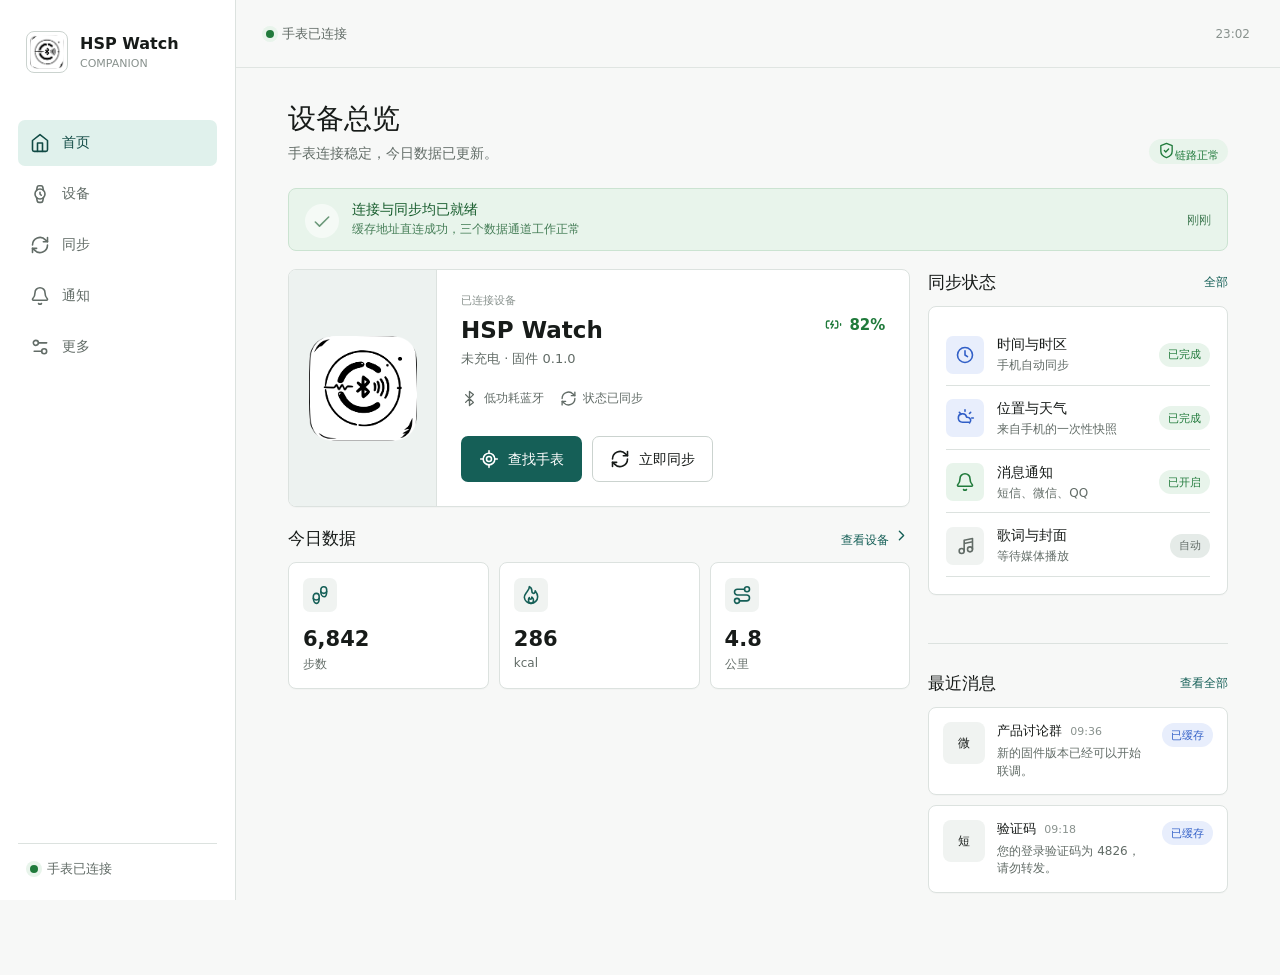
==== design/index.html @ fd457696 "fix(music):music cover send to the watch" ====
<!doctype html>
<html lang="zh-CN">
<head>
  <meta charset="utf-8">
  <meta name="viewport" content="width=device-width, initial-scale=1, viewport-fit=cover">
  <meta name="theme-color" content="#f7f8f7">
  <title>HSP Watch · 首页</title>
  <link rel="icon" href="../app/src/main/res/mipmap-xxxhdpi/ic_launcher_watch.png">
  <link rel="stylesheet" href="assets/styles.css">
  <script defer src="assets/app.js"></script>
</head>
<body data-page="home">
  <div class="app-layout">
    <div data-side-nav></div>

    <div class="app-stage">
      <header class="topbar">
        <a class="mobile-brand" href="index.html">
          <img src="../app/src/main/res/mipmap-xxxhdpi/ic_launcher_watch.png" alt="">
          <span>HSP Watch</span>
        </a>
        <div class="topbar-state">
          <span class="status-dot" data-connection-dot></span>
          <span data-connected-copy>手表已连接</span>
        </div>
        <time class="topbar-time" data-current-time>09:41</time>
      </header>

      <main class="page">
        <div class="page-head">
          <div>
            <h1>设备总览</h1>
            <p>手表连接稳定，今日数据已更新。</p>
          </div>
          <span class="badge success desktop-only"><span class="icon icon-sm" data-icon="shield-check"></span>链路正常</span>
        </div>

        <div class="status-banner">
          <span class="banner-icon"><span class="icon" data-icon="check"></span></span>
          <div>
            <strong>连接与同步均已就绪</strong>
            <span>缓存地址直连成功，三个数据通道工作正常</span>
          </div>
          <span class="banner-tail" data-sync-age>刚刚</span>
        </div>

        <div class="home-grid">
          <div class="stack">
            <article class="device-hero surface">
              <div class="device-visual">
                <img src="../docs/icon.png" alt="HSP Watch 蓝牙手表标志">
              </div>
              <div class="device-content">
                <span class="eyebrow">已连接设备</span>
                <div class="device-title-row">
                  <div>
                    <h2>HSP Watch</h2>
                    <p class="device-subtitle">未充电 · 固件 0.1.0</p>
                  </div>
                  <span class="battery-readout"><span class="icon icon-sm" data-icon="battery-charging"></span>82%</span>
                </div>
                <div class="device-meta">
                  <span><span class="icon icon-sm" data-icon="bluetooth"></span>低功耗蓝牙</span>
                  <span><span class="icon icon-sm" data-icon="refresh-cw"></span>状态已同步</span>
                </div>
                <div class="device-actions">
                  <button class="btn btn-primary" type="button" data-action="find-watch">
                    <span class="icon" data-icon="locate-fixed"></span>
                    <span data-find-label>查找手表</span>
                  </button>
                  <button class="btn btn-secondary" type="button" data-action="sync-now">
                    <span class="icon" data-icon="refresh-cw"></span>
                    <span data-sync-label>立即同步</span>
                  </button>
                </div>
              </div>
            </article>

            <section class="section">
              <div class="section-head">
                <h2>今日数据</h2>
                <a href="device.html">查看设备 <span class="icon icon-sm" data-icon="chevron-right"></span></a>
              </div>
              <div class="stats-grid">
                <article class="stat-card surface">
                  <span class="stat-icon"><span class="icon" data-icon="footprints"></span></span>
                  <strong class="stat-value">6,842</strong>
                  <span class="stat-label">步数</span>
                </article>
                <article class="stat-card surface">
                  <span class="stat-icon"><span class="icon" data-icon="flame"></span></span>
                  <strong class="stat-value">286</strong>
                  <span class="stat-label">kcal</span>
                </article>
                <article class="stat-card surface">
                  <span class="stat-icon"><span class="icon" data-icon="route"></span></span>
                  <strong class="stat-value">4.8</strong>
                  <span class="stat-label">公里</span>
                </article>
              </div>
            </section>
          </div>

          <div class="stack">
            <section class="section">
              <div class="section-head">
                <h2>同步状态</h2>
                <a href="sync.html">全部</a>
              </div>
              <div class="compact-panel surface quick-status">
                <div class="list-row">
                  <span class="row-icon blue"><span class="icon" data-icon="clock"></span></span>
                  <span class="row-main"><span class="row-title">时间与时区</span><span class="row-subtitle">手机自动同步</span></span>
                  <span class="badge success">已完成</span>
                </div>
                <div class="list-row">
                  <span class="row-icon blue"><span class="icon" data-icon="cloud-sun"></span></span>
                  <span class="row-main"><span class="row-title">位置与天气</span><span class="row-subtitle">来自手机的一次性快照</span></span>
                  <span class="badge success">已完成</span>
                </div>
                <div class="list-row">
                  <span class="row-icon green"><span class="icon" data-icon="bell"></span></span>
                  <span class="row-main"><span class="row-title">消息通知</span><span class="row-subtitle">短信、微信、QQ</span></span>
                  <span class="badge success" data-notification-badge>已开启</span>
                </div>
                <div class="list-row">
                  <span class="row-icon"><span class="icon" data-icon="music-2"></span></span>
                  <span class="row-main"><span class="row-title">歌词与封面</span><span class="row-subtitle">等待媒体播放</span></span>
                  <span class="badge">自动</span>
                </div>
              </div>
            </section>

            <section class="section">
              <div class="section-head">
                <h2>最近消息</h2>
                <a href="notifications.html">查看全部</a>
              </div>
              <div class="notification-list">
                <article class="notification-item surface">
                  <span class="notification-app">微</span>
                  <div class="notification-copy">
                    <div class="notification-title"><strong>产品讨论群</strong><span>09:36</span></div>
                    <p>新的固件版本已经可以开始联调。</p>
                  </div>
                  <span class="badge blue notification-state">已缓存</span>
                </article>
                <article class="notification-item surface">
                  <span class="notification-app">短</span>
                  <div class="notification-copy">
                    <div class="notification-title"><strong>验证码</strong><span>09:18</span></div>
                    <p>您的登录验证码为 4826，请勿转发。</p>
                  </div>
                  <span class="badge blue notification-state">已缓存</span>
                </article>
              </div>
            </section>
          </div>
        </div>
      </main>

      <div data-bottom-nav></div>
    </div>
  </div>

  <div class="toast" role="status" aria-live="polite" data-toast></div>
</body>
</html>
---- design/assets/styles.css ----
:root {
  color-scheme: light;
  --canvas: #eef1f0;
  --background: #f7f8f7;
  --surface: #ffffff;
  --surface-subtle: #f0f3f1;
  --surface-strong: #e5ebe8;
  --text: #171b19;
  --text-soft: #626c67;
  --text-faint: #89928e;
  --line: #dce2df;
  --line-strong: #cbd3cf;
  --primary: #155f57;
  --primary-strong: #104a44;
  --primary-soft: #e0f1ec;
  --blue: #315fc7;
  --blue-soft: #e8eefc;
  --success: #207a3b;
  --success-soft: #e8f4eb;
  --warning: #93621b;
  --warning-soft: #fff2d5;
  --danger: #b73832;
  --danger-soft: #fbe9e7;
  --shadow: 0 18px 48px rgba(23, 43, 36, 0.08);
  --radius: 8px;
  --nav-width: 236px;
  --content-width: 1000px;
  font-family: Inter, "Noto Sans SC", "PingFang SC", "Microsoft YaHei", system-ui, sans-serif;
  font-synthesis: none;
  letter-spacing: 0;
}

* {
  box-sizing: border-box;
}

html {
  background: var(--canvas);
  min-width: 320px;
}

body {
  margin: 0;
  min-width: 320px;
  min-height: 100vh;
  background: var(--background);
  color: var(--text);
  -webkit-font-smoothing: antialiased;
  text-rendering: optimizeLegibility;
}

button,
input,
select,
textarea {
  font: inherit;
}

button,
a {
  -webkit-tap-highlight-color: transparent;
}

a {
  color: inherit;
  text-decoration: none;
}

button {
  border: 0;
}

button:focus-visible,
a:focus-visible,
summary:focus-visible,
input:focus-visible {
  outline: 3px solid rgba(49, 95, 199, 0.25);
  outline-offset: 2px;
}

.icon {
  display: inline-flex;
  width: 20px;
  height: 20px;
  flex: 0 0 20px;
  stroke-width: 1.9;
}

.icon svg {
  width: 100%;
  height: 100%;
  fill: none;
  stroke: currentColor;
  stroke-linecap: round;
  stroke-linejoin: round;
  stroke-width: 1.9;
}

.icon-sm {
  width: 17px;
  height: 17px;
  flex-basis: 17px;
}

.icon-lg {
  width: 26px;
  height: 26px;
  flex-basis: 26px;
}

.app-layout {
  width: min(100%, 1440px);
  min-height: 100vh;
  margin: 0 auto;
  background: var(--background);
}

.side-nav {
  position: fixed;
  inset: 0 auto 0 max(0px, calc((100vw - 1440px) / 2));
  z-index: 30;
  width: var(--nav-width);
  display: flex;
  flex-direction: column;
  padding: 26px 18px 22px;
  border-right: 1px solid var(--line);
  background: var(--surface);
}

.brand {
  display: flex;
  align-items: center;
  gap: 12px;
  min-height: 52px;
  padding: 4px 8px;
}

.brand-mark {
  display: grid;
  width: 42px;
  height: 42px;
  place-items: center;
  overflow: hidden;
  border: 1px solid var(--line-strong);
  border-radius: 8px;
  background: var(--surface);
}

.brand-mark img {
  width: 34px;
  height: 34px;
  object-fit: contain;
}

.brand-copy {
  min-width: 0;
}

.brand-copy strong {
  display: block;
  font-size: 16px;
  line-height: 1.25;
}

.brand-copy span {
  display: block;
  margin-top: 3px;
  color: var(--text-faint);
  font-size: 11px;
  line-height: 1.2;
  text-transform: uppercase;
}

.nav-list {
  display: grid;
  gap: 5px;
  margin-top: 42px;
}

.nav-link {
  display: flex;
  align-items: center;
  gap: 12px;
  min-height: 46px;
  padding: 0 12px;
  border-radius: 7px;
  color: var(--text-soft);
  font-size: 14px;
  font-weight: 650;
  transition: background-color 160ms ease, color 160ms ease;
}

.nav-link:hover {
  background: var(--surface-subtle);
  color: var(--text);
}

.nav-link[aria-current="page"] {
  background: var(--primary-soft);
  color: var(--primary-strong);
}

.side-status {
  margin-top: auto;
  padding: 16px 12px 0;
  border-top: 1px solid var(--line);
}

.side-status-row {
  display: flex;
  align-items: center;
  gap: 9px;
  color: var(--text-soft);
  font-size: 13px;
}

.status-dot {
  width: 8px;
  height: 8px;
  flex: 0 0 8px;
  border-radius: 50%;
  background: var(--success);
  box-shadow: 0 0 0 4px var(--success-soft);
}

.app-stage {
  min-height: 100vh;
  margin-left: var(--nav-width);
}

.topbar {
  position: sticky;
  top: 0;
  z-index: 20;
  display: flex;
  align-items: center;
  justify-content: space-between;
  min-height: 68px;
  padding: 0 30px;
  border-bottom: 1px solid rgba(220, 226, 223, 0.85);
  background: rgba(247, 248, 247, 0.96);
  backdrop-filter: blur(18px);
}

.mobile-brand {
  display: none;
  align-items: center;
  gap: 10px;
  font-size: 15px;
  font-weight: 750;
}

.mobile-brand img {
  width: 30px;
  height: 30px;
  object-fit: contain;
}

.topbar-state {
  display: inline-flex;
  align-items: center;
  gap: 8px;
  color: var(--text-soft);
  font-size: 13px;
}

.topbar-time {
  color: var(--text-faint);
  font-size: 12px;
  font-variant-numeric: tabular-nums;
}

.page {
  width: min(100%, var(--content-width));
  margin: 0 auto;
  padding: 34px 30px 80px;
}

.page-head {
  display: flex;
  align-items: flex-end;
  justify-content: space-between;
  gap: 20px;
  margin-bottom: 24px;
}

.page-head h1 {
  margin: 0;
  font-size: 28px;
  line-height: 1.2;
  font-weight: 760;
  letter-spacing: 0;
}

.page-head p {
  max-width: 520px;
  margin: 7px 0 0;
  color: var(--text-soft);
  font-size: 14px;
  line-height: 1.55;
}

.status-banner {
  display: flex;
  align-items: center;
  gap: 13px;
  min-height: 58px;
  margin-bottom: 18px;
  padding: 12px 16px;
  border: 1px solid #cbe3d1;
  border-radius: var(--radius);
  background: var(--success-soft);
  color: #185d2e;
}

.status-banner.info {
  border-color: #ccd8f4;
  background: var(--blue-soft);
  color: #244a9e;
}

.status-banner.warning {
  border-color: #ecd9ae;
  background: var(--warning-soft);
  color: #6d4712;
}

.status-banner.danger {
  border-color: #f0c8c5;
  background: var(--danger-soft);
  color: #8c2f2a;
}

.status-banner .banner-icon {
  display: grid;
  width: 34px;
  height: 34px;
  flex: 0 0 34px;
  place-items: center;
  border-radius: 50%;
  background: rgba(255, 255, 255, 0.72);
}

.status-banner strong,
.status-banner span {
  display: block;
}

.status-banner strong {
  font-size: 14px;
}

.status-banner span {
  margin-top: 2px;
  color: currentColor;
  font-size: 12px;
  opacity: 0.78;
}

.status-banner .banner-tail {
  margin-left: auto;
  white-space: nowrap;
  font-size: 12px;
  font-weight: 700;
}

.surface {
  border: 1px solid var(--line);
  border-radius: var(--radius);
  background: var(--surface);
  box-shadow: 0 1px 0 rgba(18, 39, 32, 0.02);
}

.home-grid {
  display: grid;
  grid-template-columns: minmax(0, 1.35fr) minmax(280px, 0.65fr);
  gap: 18px;
}

.stack {
  display: grid;
  align-content: start;
  gap: 18px;
}

.device-hero {
  position: relative;
  display: grid;
  grid-template-columns: 148px minmax(0, 1fr);
  min-height: 238px;
  overflow: hidden;
}

.device-visual {
  display: grid;
  place-items: center;
  border-right: 1px solid var(--line);
  background: #edf2f0;
}

.device-visual img {
  width: 108px;
  height: 108px;
  object-fit: contain;
  filter: contrast(1.08);
}

.device-content {
  display: flex;
  min-width: 0;
  flex-direction: column;
  padding: 24px;
}

.eyebrow {
  color: var(--text-faint);
  font-size: 11px;
  font-weight: 750;
  line-height: 1.3;
  text-transform: uppercase;
}

.device-title-row {
  display: flex;
  align-items: flex-start;
  justify-content: space-between;
  gap: 16px;
  margin-top: 7px;
}

.device-title-row h2 {
  margin: 0;
  font-size: 23px;
  line-height: 1.25;
}

.device-subtitle {
  margin: 6px 0 0;
  color: var(--text-soft);
  font-size: 13px;
}

.battery-readout {
  display: inline-flex;
  align-items: center;
  gap: 7px;
  color: var(--success);
  font-size: 15px;
  font-weight: 780;
  font-variant-numeric: tabular-nums;
  white-space: nowrap;
}

.device-meta {
  display: flex;
  flex-wrap: wrap;
  gap: 8px 16px;
  margin-top: 22px;
  color: var(--text-soft);
  font-size: 12px;
}

.device-meta span {
  display: inline-flex;
  align-items: center;
  gap: 6px;
}

.device-actions {
  display: flex;
  gap: 10px;
  margin-top: auto;
  padding-top: 24px;
}

.btn {
  display: inline-flex;
  min-height: 46px;
  align-items: center;
  justify-content: center;
  gap: 9px;
  padding: 0 17px;
  border: 1px solid transparent;
  border-radius: 7px;
  cursor: pointer;
  font-size: 14px;
  font-weight: 720;
  line-height: 1;
  transition: background-color 160ms ease, border-color 160ms ease, color 160ms ease,
    transform 120ms ease;
}

.btn:active {
  transform: translateY(1px);
}

.btn:disabled {
  cursor: wait;
  opacity: 0.72;
}

.btn-primary {
  background: var(--primary);
  color: #ffffff;
}

.btn-primary:hover {
  background: var(--primary-strong);
}

.btn-secondary {
  border-color: var(--line-strong);
  background: var(--surface);
  color: var(--text);
}

.btn-secondary:hover {
  border-color: #aeb9b4;
  background: var(--surface-subtle);
}

.btn-danger {
  border-color: #e4b8b4;
  background: var(--surface);
  color: var(--danger);
}

.btn-danger:hover {
  background: var(--danger-soft);
}

.btn-quiet {
  background: transparent;
  color: var(--primary);
}

.btn-block {
  width: 100%;
}

.icon-button {
  display: inline-grid;
  width: 44px;
  height: 44px;
  place-items: center;
  border: 1px solid var(--line);
  border-radius: 7px;
  background: var(--surface);
  color: var(--text-soft);
  cursor: pointer;
}

.icon-button:hover {
  background: var(--surface-subtle);
  color: var(--text);
}

.stats-grid {
  display: grid;
  grid-template-columns: repeat(3, minmax(0, 1fr));
  gap: 10px;
}

.stat-card {
  min-width: 0;
  padding: 15px 14px;
}

.stat-icon {
  display: grid;
  width: 34px;
  height: 34px;
  place-items: center;
  border-radius: 7px;
  background: var(--surface-subtle);
  color: var(--primary);
}

.stat-value {
  display: block;
  margin-top: 16px;
  font-size: 21px;
  font-weight: 790;
  font-variant-numeric: tabular-nums;
  line-height: 1.1;
}

.stat-label {
  display: block;
  margin-top: 5px;
  overflow-wrap: anywhere;
  color: var(--text-soft);
  font-size: 12px;
}

.section {
  padding: 2px 0;
}

.section + .section {
  margin-top: 28px;
  padding-top: 28px;
  border-top: 1px solid var(--line);
}

.section-head {
  display: flex;
  align-items: center;
  justify-content: space-between;
  gap: 16px;
  margin-bottom: 13px;
}

.section-head h2 {
  margin: 0;
  font-size: 17px;
  line-height: 1.3;
}

.section-head a,
.section-head button {
  color: var(--primary);
  font-size: 12px;
  font-weight: 720;
}

.section-note {
  margin: -4px 0 16px;
  color: var(--text-soft);
  font-size: 12px;
  line-height: 1.55;
}

.list {
  overflow: hidden;
  border-top: 1px solid var(--line);
}

.list-row {
  display: flex;
  min-height: 60px;
  align-items: center;
  gap: 13px;
  padding: 11px 2px;
  border-bottom: 1px solid var(--line);
}

.row-icon {
  display: grid;
  width: 38px;
  height: 38px;
  flex: 0 0 38px;
  place-items: center;
  border-radius: 7px;
  background: var(--surface-subtle);
  color: var(--text-soft);
}

.row-icon.green {
  background: var(--success-soft);
  color: var(--success);
}

.row-icon.blue {
  background: var(--blue-soft);
  color: var(--blue);
}

.row-icon.amber {
  background: var(--warning-soft);
  color: var(--warning);
}

.row-main {
  min-width: 0;
  flex: 1;
}

.row-title {
  display: block;
  overflow-wrap: anywhere;
  font-size: 14px;
  font-weight: 680;
  line-height: 1.35;
}

.row-subtitle {
  display: block;
  margin-top: 3px;
  overflow-wrap: anywhere;
  color: var(--text-soft);
  font-size: 12px;
  line-height: 1.4;
}

.row-value {
  margin-left: auto;
  color: var(--text-soft);
  font-size: 13px;
  font-weight: 650;
  text-align: right;
  white-space: nowrap;
}

.row-value.success {
  color: var(--success);
}

.row-value.warning {
  color: var(--warning);
}

.row-value.danger {
  color: var(--danger);
}

.badge {
  display: inline-flex;
  min-height: 24px;
  align-items: center;
  justify-content: center;
  gap: 5px;
  padding: 3px 9px;
  border-radius: 999px;
  background: var(--surface-strong);
  color: var(--text-soft);
  font-size: 11px;
  font-weight: 720;
  line-height: 1;
  white-space: nowrap;
}

.badge.success {
  background: var(--success-soft);
  color: var(--success);
}

.badge.blue {
  background: var(--blue-soft);
  color: var(--blue);
}

.badge.warning {
  background: var(--warning-soft);
  color: var(--warning);
}

.badge.danger {
  background: var(--danger-soft);
  color: var(--danger);
}

.compact-panel {
  padding: 17px;
}

.quick-status {
  display: grid;
  gap: 2px;
}

.quick-status .list-row {
  min-height: 52px;
  padding-inline: 0;
}

.quick-status .list-row:first-child {
  border-top: 0;
}

.link-row {
  cursor: pointer;
}

.link-row:hover .row-title {
  color: var(--primary);
}

.activity-strip {
  display: grid;
  grid-template-columns: repeat(3, minmax(0, 1fr));
  border: 1px solid var(--line);
  border-radius: var(--radius);
  background: var(--surface);
}

.activity-item {
  min-width: 0;
  padding: 18px;
  text-align: center;
}

.activity-item + .activity-item {
  border-left: 1px solid var(--line);
}

.activity-item strong,
.activity-item span {
  display: block;
}

.activity-item strong {
  font-size: 23px;
  font-variant-numeric: tabular-nums;
}

.activity-item span {
  margin-top: 5px;
  color: var(--text-soft);
  font-size: 12px;
}

.detail-grid {
  display: grid;
  grid-template-columns: minmax(0, 1.15fr) minmax(280px, 0.85fr);
  gap: 24px;
}

.device-profile {
  display: flex;
  align-items: center;
  gap: 18px;
  padding: 20px;
}

.device-profile-image {
  display: grid;
  width: 78px;
  height: 78px;
  flex: 0 0 78px;
  place-items: center;
  border: 1px solid var(--line);
  border-radius: 8px;
  background: var(--surface-subtle);
}

.device-profile-image img {
  width: 62px;
  height: 62px;
  object-fit: contain;
}

.device-profile-copy {
  min-width: 0;
  flex: 1;
}

.device-profile-copy h2 {
  margin: 0;
  font-size: 20px;
}

.device-profile-copy p {
  margin: 5px 0 0;
  overflow-wrap: anywhere;
  color: var(--text-soft);
  font-size: 12px;
  font-variant-numeric: tabular-nums;
}

.profile-battery {
  text-align: right;
}

.profile-battery strong {
  display: block;
  color: var(--success);
  font-size: 22px;
}

.profile-battery span {
  display: block;
  margin-top: 4px;
  color: var(--text-soft);
  font-size: 11px;
}

.service-control {
  display: flex;
  align-items: center;
  justify-content: space-between;
  gap: 18px;
  padding: 17px 18px;
}

.service-control-copy {
  min-width: 0;
}

.service-control-copy strong,
.service-control-copy span {
  display: block;
}

.service-control-copy strong {
  font-size: 14px;
}

.service-control-copy span {
  margin-top: 4px;
  color: var(--text-soft);
  font-size: 12px;
}

.switch {
  position: relative;
  width: 50px;
  height: 30px;
  flex: 0 0 50px;
}

.switch input {
  position: absolute;
  width: 1px;
  height: 1px;
  opacity: 0;
}

.switch-track {
  position: absolute;
  inset: 0;
  border-radius: 999px;
  background: #bfc7c3;
  cursor: pointer;
  transition: background-color 160ms ease;
}

.switch-track::after {
  position: absolute;
  top: 3px;
  left: 3px;
  width: 24px;
  height: 24px;
  border-radius: 50%;
  background: #ffffff;
  box-shadow: 0 2px 6px rgba(20, 35, 30, 0.2);
  content: "";
  transition: transform 160ms ease;
}

.switch input:checked + .switch-track {
  background: var(--primary);
}

.switch input:checked + .switch-track::after {
  transform: translateX(20px);
}

.switch input:focus-visible + .switch-track {
  outline: 3px solid rgba(49, 95, 199, 0.25);
  outline-offset: 2px;
}

.timeline {
  position: relative;
  display: grid;
  gap: 0;
}

.timeline::before {
  position: absolute;
  top: 25px;
  bottom: 25px;
  left: 17px;
  width: 1px;
  background: var(--line-strong);
  content: "";
}

.timeline-step {
  position: relative;
  display: grid;
  grid-template-columns: 36px minmax(0, 1fr) auto;
  align-items: center;
  min-height: 56px;
  gap: 12px;
}

.timeline-node {
  z-index: 1;
  display: grid;
  width: 34px;
  height: 34px;
  place-items: center;
  border: 1px solid #bddbc5;
  border-radius: 50%;
  background: var(--success-soft);
  color: var(--success);
}

.timeline-step strong {
  display: block;
  font-size: 13px;
}

.timeline-step span {
  display: block;
  margin-top: 3px;
  color: var(--text-soft);
  font-size: 11px;
}

.sync-overview {
  display: grid;
  grid-template-columns: minmax(0, 1fr) auto;
  align-items: center;
  gap: 22px;
  padding: 20px;
}

.sync-overview-main {
  display: flex;
  align-items: center;
  gap: 15px;
}

.sync-orbit {
  display: grid;
  width: 54px;
  height: 54px;
  flex: 0 0 54px;
  place-items: center;
  border: 1px solid #bfd0f4;
  border-radius: 50%;
  background: var(--blue-soft);
  color: var(--blue);
}

.sync-overview h2 {
  margin: 0;
  font-size: 18px;
}

.sync-overview p {
  margin: 5px 0 0;
  color: var(--text-soft);
  font-size: 12px;
  line-height: 1.5;
}

.sync-progress {
  height: 3px;
  overflow: hidden;
  border-radius: 3px;
  background: #d9e0de;
}

.sync-progress span {
  display: block;
  width: 0;
  height: 100%;
  background: var(--blue);
  transition: width 1.2s ease;
}

.sync-progress.is-running span {
  width: 82%;
}

.media-panel {
  display: grid;
  grid-template-columns: 104px minmax(0, 1fr);
  overflow: hidden;
}

.media-art {
  display: grid;
  min-height: 142px;
  place-items: center;
  background: #242a28;
  color: #ffffff;
}

.media-art .icon {
  width: 34px;
  height: 34px;
}

.media-content {
  display: flex;
  min-width: 0;
  flex-direction: column;
  justify-content: center;
  padding: 18px;
}

.media-content h3 {
  margin: 0;
  font-size: 16px;
}

.media-content p {
  margin: 5px 0 0;
  color: var(--text-soft);
  font-size: 12px;
}

.media-capabilities {
  display: flex;
  flex-wrap: wrap;
  gap: 7px;
  margin-top: 15px;
}

.source-row {
  display: flex;
  flex-wrap: wrap;
  gap: 9px;
}

.source-chip {
  display: inline-flex;
  min-height: 38px;
  align-items: center;
  gap: 8px;
  padding: 0 12px;
  border: 1px solid var(--line);
  border-radius: 7px;
  background: var(--surface);
  color: var(--text-soft);
  font-size: 12px;
  font-weight: 680;
}

.source-mark {
  display: grid;
  width: 23px;
  height: 23px;
  place-items: center;
  border-radius: 6px;
  background: var(--surface-strong);
  color: var(--text);
  font-size: 10px;
  font-weight: 800;
}

.source-mark.sms {
  background: var(--blue-soft);
  color: var(--blue);
}

.source-mark.wechat {
  background: var(--success-soft);
  color: var(--success);
}

.source-mark.qq {
  background: var(--danger-soft);
  color: var(--danger);
}

.notification-list {
  display: grid;
  gap: 10px;
}

.notification-item {
  display: grid;
  grid-template-columns: 42px minmax(0, 1fr) auto;
  gap: 12px;
  align-items: start;
  padding: 14px;
}

.notification-app {
  display: grid;
  width: 42px;
  height: 42px;
  place-items: center;
  border-radius: 8px;
  background: var(--surface-subtle);
  color: var(--text);
  font-size: 12px;
  font-weight: 820;
}

.notification-copy {
  min-width: 0;
}

.notification-title {
  display: flex;
  align-items: baseline;
  gap: 8px;
}

.notification-title strong {
  overflow: hidden;
  font-size: 13px;
  text-overflow: ellipsis;
  white-space: nowrap;
}

.notification-title span {
  color: var(--text-faint);
  font-size: 11px;
  white-space: nowrap;
}

.notification-copy p {
  display: -webkit-box;
  margin: 5px 0 0;
  overflow: hidden;
  color: var(--text-soft);
  font-size: 12px;
  line-height: 1.45;
  -webkit-box-orient: vertical;
  -webkit-line-clamp: 2;
}

.notification-state {
  margin-top: 1px;
}

.settings-group {
  overflow: hidden;
  border-top: 1px solid var(--line);
}

.setting-row {
  display: flex;
  min-height: 64px;
  align-items: center;
  gap: 13px;
  padding: 10px 2px;
  border-bottom: 1px solid var(--line);
}

.setting-row .btn {
  min-height: 38px;
  padding-inline: 13px;
  font-size: 12px;
}

.diagnostics {
  border: 1px solid var(--line);
  border-radius: var(--radius);
  background: var(--surface);
}

.diagnostics summary {
  display: flex;
  min-height: 58px;
  align-items: center;
  gap: 11px;
  padding: 0 16px;
  cursor: pointer;
  font-size: 14px;
  font-weight: 700;
  list-style: none;
}

.diagnostics summary::-webkit-details-marker {
  display: none;
}

.diagnostics summary .summary-chevron {
  margin-left: auto;
  transition: transform 160ms ease;
}

.diagnostics[open] summary .summary-chevron {
  transform: rotate(90deg);
}

.diagnostic-content {
  padding: 0 16px 15px;
  border-top: 1px solid var(--line);
}

.diagnostic-row {
  display: flex;
  min-height: 43px;
  align-items: center;
  justify-content: space-between;
  gap: 20px;
  border-bottom: 1px solid #edf0ee;
  font-size: 12px;
}

.diagnostic-row:last-child {
  border-bottom: 0;
}

.diagnostic-row span:first-child {
  color: var(--text-soft);
}

.diagnostic-row span:last-child {
  max-width: 60%;
  overflow-wrap: anywhere;
  text-align: right;
  font-variant-numeric: tabular-nums;
}

.bottom-nav {
  display: none;
}

.toast {
  position: fixed;
  right: 24px;
  bottom: 24px;
  z-index: 100;
  display: flex;
  max-width: min(380px, calc(100vw - 32px));
  min-height: 48px;
  align-items: center;
  gap: 10px;
  padding: 11px 15px;
  border: 1px solid #284a43;
  border-radius: 7px;
  background: #173a34;
  color: #ffffff;
  box-shadow: var(--shadow);
  font-size: 13px;
  opacity: 0;
  pointer-events: none;
  transform: translateY(10px);
  transition: opacity 160ms ease, transform 160ms ease;
}

.toast.is-visible {
  opacity: 1;
  transform: translateY(0);
}

.spinner {
  animation: spin 900ms linear infinite;
}

.muted {
  color: var(--text-soft);
}

.success-text {
  color: var(--success);
}

.danger-text {
  color: var(--danger);
}

.numeric {
  font-variant-numeric: tabular-nums;
}

.mt-12 {
  margin-top: 12px;
}

.mt-14 {
  margin-top: 14px;
}

.mt-28 {
  margin-top: 28px;
}

.flush-banner {
  margin-bottom: 0;
}

.desktop-only {
  display: initial;
}

.mobile-only {
  display: none;
}

@keyframes spin {
  to {
    transform: rotate(360deg);
  }
}

@media (max-width: 1050px) {
  :root {
    --nav-width: 218px;
  }

  .page {
    padding-inline: 24px;
  }

  .home-grid,
  .detail-grid {
    grid-template-columns: 1fr;
  }

  .home-grid > .stack:last-child {
    grid-template-columns: repeat(2, minmax(0, 1fr));
  }

  .home-grid > .stack:last-child .section:last-child {
    margin-top: 0;
    padding-top: 2px;
    border-top: 0;
  }
}

@media (max-width: 899px) {
  body {
    background: var(--background);
  }

  .app-layout {
    width: 100%;
  }

  .side-nav {
    display: none;
  }

  .app-stage {
    margin-left: 0;
  }

  .topbar {
    min-height: 60px;
    padding: 0 18px;
    background: rgba(247, 248, 247, 0.97);
  }

  .mobile-brand {
    display: flex;
  }

  .topbar-time {
    display: none;
  }

  .page {
    width: 100%;
    padding: 24px 18px calc(94px + env(safe-area-inset-bottom));
  }

  .page-head {
    align-items: flex-start;
    margin-bottom: 18px;
  }

  .page-head h1 {
    font-size: 24px;
  }

  .page-head p {
    margin-top: 5px;
    font-size: 13px;
  }

  .home-grid > .stack:last-child {
    grid-template-columns: 1fr;
  }

  .home-grid > .stack:last-child .section:last-child {
    margin-top: 28px;
    padding-top: 28px;
    border-top: 1px solid var(--line);
  }

  .bottom-nav {
    position: fixed;
    inset: auto 0 0;
    z-index: 50;
    display: grid;
    grid-template-columns: repeat(5, minmax(0, 1fr));
    min-height: calc(68px + env(safe-area-inset-bottom));
    padding: 7px 6px env(safe-area-inset-bottom);
    border-top: 1px solid var(--line);
    background: rgba(255, 255, 255, 0.97);
    backdrop-filter: blur(18px);
  }

  .bottom-nav .nav-link {
    display: flex;
    min-width: 0;
    min-height: 54px;
    flex-direction: column;
    gap: 4px;
    justify-content: center;
    padding: 3px 2px;
    background: transparent;
    font-size: 10px;
    font-weight: 650;
  }

  .bottom-nav .nav-link[aria-current="page"] {
    color: var(--primary);
  }

  .bottom-nav .nav-link .icon {
    width: 21px;
    height: 21px;
  }

  .toast {
    right: 16px;
    bottom: calc(82px + env(safe-area-inset-bottom));
  }

  .desktop-only {
    display: none;
  }

  .mobile-only {
    display: initial;
  }
}

@media (max-width: 620px) {
  .status-banner {
    align-items: flex-start;
  }

  .status-banner .banner-tail {
    display: none;
  }

  .device-hero {
    grid-template-columns: 96px minmax(0, 1fr);
    min-height: 218px;
  }

  .device-visual img {
    width: 76px;
    height: 76px;
  }

  .device-content {
    padding: 18px 16px;
  }

  .device-title-row {
    display: block;
  }

  .battery-readout {
    margin-top: 9px;
  }

  .device-meta {
    margin-top: 14px;
  }

  .device-actions {
    flex-direction: column;
    padding-top: 16px;
  }

  .device-actions .btn {
    width: 100%;
  }

  .stats-grid {
    gap: 7px;
  }

  .stat-card {
    padding: 13px 10px;
  }

  .stat-icon {
    width: 30px;
    height: 30px;
  }

  .stat-value {
    margin-top: 13px;
    font-size: 18px;
  }

  .activity-item {
    padding: 16px 8px;
  }

  .activity-item strong {
    font-size: 19px;
  }

  .device-profile {
    align-items: flex-start;
    gap: 13px;
    padding: 16px;
  }

  .device-profile-image {
    width: 62px;
    height: 62px;
    flex-basis: 62px;
  }

  .device-profile-image img {
    width: 48px;
    height: 48px;
  }

  .profile-battery {
    margin-left: auto;
  }

  .sync-overview {
    grid-template-columns: 1fr;
    padding: 17px;
  }

  .sync-overview .btn {
    width: 100%;
  }

  .media-panel {
    grid-template-columns: 82px minmax(0, 1fr);
  }

  .media-art {
    min-height: 132px;
  }

  .notification-item {
    grid-template-columns: 38px minmax(0, 1fr);
    padding: 12px;
  }

  .notification-app {
    width: 38px;
    height: 38px;
  }

  .notification-state {
    grid-column: 2;
    justify-self: start;
  }

  .row-value {
    max-width: 42%;
    white-space: normal;
  }
}

@media (max-width: 370px) {
  .page {
    padding-inline: 14px;
  }

  .topbar {
    padding-inline: 14px;
  }

  .stats-grid {
    grid-template-columns: 1fr;
  }

  .stat-card {
    display: grid;
    grid-template-columns: 34px minmax(0, 1fr);
    column-gap: 12px;
    align-items: center;
  }

  .stat-value {
    margin-top: 0;
  }

  .stat-label {
    grid-column: 2;
  }

  .device-hero {
    grid-template-columns: 1fr;
  }

  .device-visual {
    min-height: 88px;
    border-right: 0;
    border-bottom: 1px solid var(--line);
  }

  .device-visual img {
    width: 64px;
    height: 64px;
  }

  .activity-strip {
    grid-template-columns: 1fr;
  }

  .activity-item + .activity-item {
    border-top: 1px solid var(--line);
    border-left: 0;
  }
}

@media (prefers-reduced-motion: reduce) {
  *,
  *::before,
  *::after {
    scroll-behavior: auto !important;
    animation-duration: 0.01ms !important;
    animation-iteration-count: 1 !important;
    transition-duration: 0.01ms !important;
  }
}
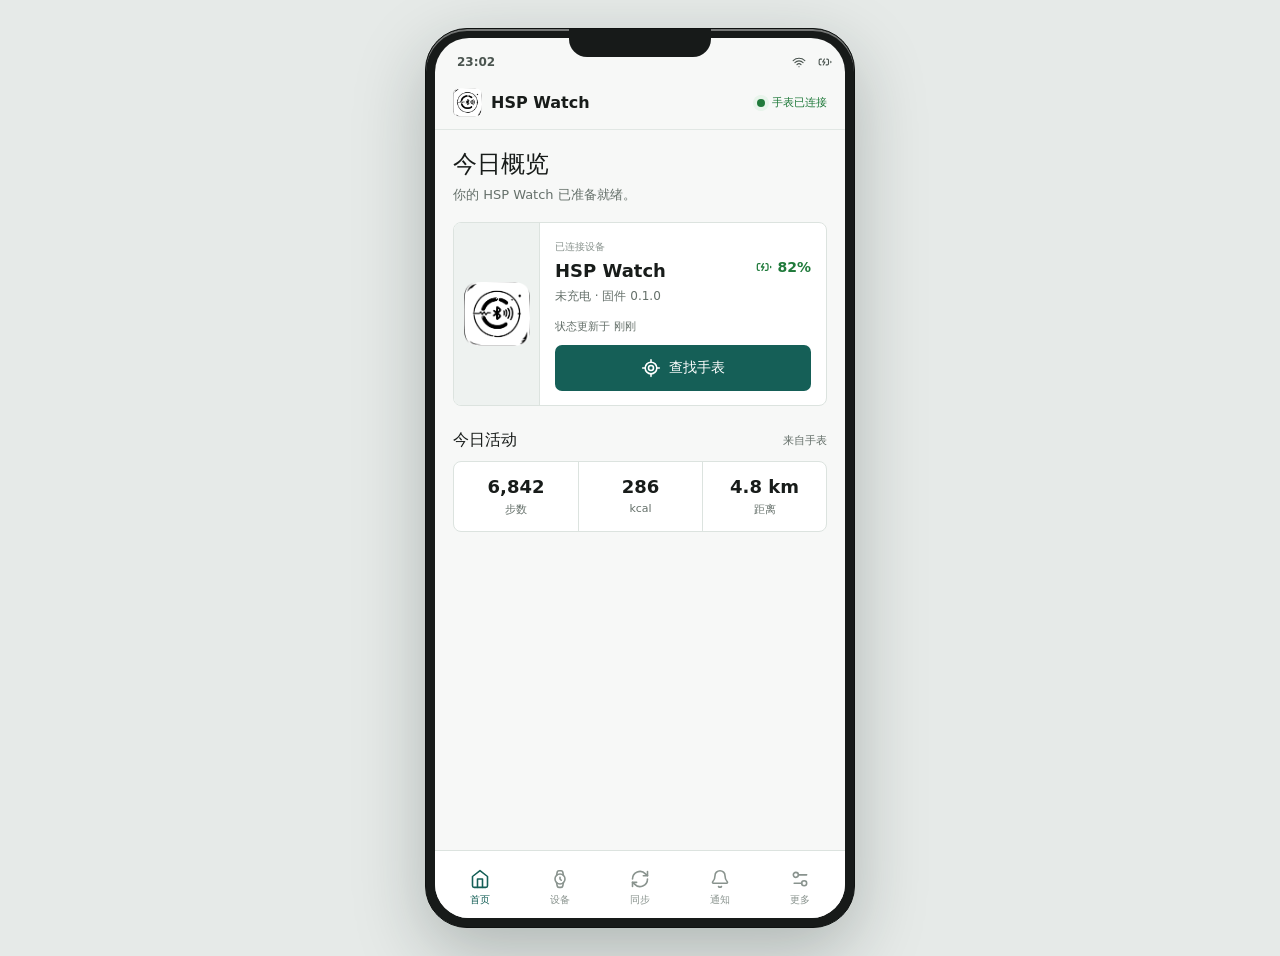
==== commit 60eed8e6: "fix(ui):update app ui" ====
--- a/design/index.html
+++ b/design/index.html
@@ -10,159 +10,46 @@
   <script defer src="assets/app.js"></script>
 </head>
 <body data-page="home">
-  <div class="app-layout">
-    <div data-side-nav></div>
+  <div class="prototype-stage">
+    <div class="phone-frame">
+      <div class="phone-screen">
+        <div class="system-bar">
+          <time data-current-time>09:41</time>
+          <div class="system-icons" aria-hidden="true"><span class="icon" data-icon="wifi"></span><span class="icon" data-icon="battery-charging"></span></div>
+        </div>
+        <header class="app-bar">
+          <a class="app-brand" href="index.html"><img src="../app/src/main/res/mipmap-xxxhdpi/ic_launcher_watch.png" alt=""><span>HSP Watch</span></a>
+          <span class="connection-chip"><span class="status-dot" data-connection-dot></span><span data-connected-copy>手表已连接</span></span>
+        </header>
 
-    <div class="app-stage">
-      <header class="topbar">
-        <a class="mobile-brand" href="index.html">
-          <img src="../app/src/main/res/mipmap-xxxhdpi/ic_launcher_watch.png" alt="">
-          <span>HSP Watch</span>
-        </a>
-        <div class="topbar-state">
-          <span class="status-dot" data-connection-dot></span>
-          <span data-connected-copy>手表已连接</span>
-        </div>
-        <time class="topbar-time" data-current-time>09:41</time>
-      </header>
+        <main class="phone-content">
+          <div class="page-head"><h1>今日概览</h1><p>你的 HSP Watch 已准备就绪。</p></div>
 
-      <main class="page">
-        <div class="page-head">
-          <div>
-            <h1>设备总览</h1>
-            <p>手表连接稳定，今日数据已更新。</p>
-          </div>
-          <span class="badge success desktop-only"><span class="icon icon-sm" data-icon="shield-check"></span>链路正常</span>
-        </div>
+          <article class="device-card surface">
+            <div class="device-visual"><img src="../docs/icon.png" alt="HSP Watch"></div>
+            <div class="device-info">
+              <span class="eyebrow">已连接设备</span>
+              <div class="device-title-row"><h2>HSP Watch</h2><span class="battery"><span class="icon icon-sm" data-icon="battery-charging"></span>82%</span></div>
+              <p class="device-subtext">未充电 · 固件 0.1.0</p>
+              <p class="device-detail-line">状态更新于 <span data-sync-age>刚刚</span></p>
+              <button class="btn btn-primary device-action" type="button" data-action="find-watch"><span class="icon" data-icon="locate-fixed"></span><span data-find-label>查找手表</span></button>
+            </div>
+          </article>
 
-        <div class="status-banner">
-          <span class="banner-icon"><span class="icon" data-icon="check"></span></span>
-          <div>
-            <strong>连接与同步均已就绪</strong>
-            <span>缓存地址直连成功，三个数据通道工作正常</span>
-          </div>
-          <span class="banner-tail" data-sync-age>刚刚</span>
-        </div>
+          <section class="section">
+            <div class="section-head"><h2>今日活动</h2><span>来自手表</span></div>
+            <div class="metric-grid">
+              <div class="metric"><strong>6,842</strong><span>步数</span></div>
+              <div class="metric"><strong>286</strong><span>kcal</span></div>
+              <div class="metric"><strong>4.8 km</strong><span>距离</span></div>
+            </div>
+          </section>
+        </main>
 
-        <div class="home-grid">
-          <div class="stack">
-            <article class="device-hero surface">
-              <div class="device-visual">
-                <img src="../docs/icon.png" alt="HSP Watch 蓝牙手表标志">
-              </div>
-              <div class="device-content">
-                <span class="eyebrow">已连接设备</span>
-                <div class="device-title-row">
-                  <div>
-                    <h2>HSP Watch</h2>
-                    <p class="device-subtitle">未充电 · 固件 0.1.0</p>
-                  </div>
-                  <span class="battery-readout"><span class="icon icon-sm" data-icon="battery-charging"></span>82%</span>
-                </div>
-                <div class="device-meta">
-                  <span><span class="icon icon-sm" data-icon="bluetooth"></span>低功耗蓝牙</span>
-                  <span><span class="icon icon-sm" data-icon="refresh-cw"></span>状态已同步</span>
-                </div>
-                <div class="device-actions">
-                  <button class="btn btn-primary" type="button" data-action="find-watch">
-                    <span class="icon" data-icon="locate-fixed"></span>
-                    <span data-find-label>查找手表</span>
-                  </button>
-                  <button class="btn btn-secondary" type="button" data-action="sync-now">
-                    <span class="icon" data-icon="refresh-cw"></span>
-                    <span data-sync-label>立即同步</span>
-                  </button>
-                </div>
-              </div>
-            </article>
-
-            <section class="section">
-              <div class="section-head">
-                <h2>今日数据</h2>
-                <a href="device.html">查看设备 <span class="icon icon-sm" data-icon="chevron-right"></span></a>
-              </div>
-              <div class="stats-grid">
-                <article class="stat-card surface">
-                  <span class="stat-icon"><span class="icon" data-icon="footprints"></span></span>
-                  <strong class="stat-value">6,842</strong>
-                  <span class="stat-label">步数</span>
-                </article>
-                <article class="stat-card surface">
-                  <span class="stat-icon"><span class="icon" data-icon="flame"></span></span>
-                  <strong class="stat-value">286</strong>
-                  <span class="stat-label">kcal</span>
-                </article>
-                <article class="stat-card surface">
-                  <span class="stat-icon"><span class="icon" data-icon="route"></span></span>
-                  <strong class="stat-value">4.8</strong>
-                  <span class="stat-label">公里</span>
-                </article>
-              </div>
-            </section>
-          </div>
-
-          <div class="stack">
-            <section class="section">
-              <div class="section-head">
-                <h2>同步状态</h2>
-                <a href="sync.html">全部</a>
-              </div>
-              <div class="compact-panel surface quick-status">
-                <div class="list-row">
-                  <span class="row-icon blue"><span class="icon" data-icon="clock"></span></span>
-                  <span class="row-main"><span class="row-title">时间与时区</span><span class="row-subtitle">手机自动同步</span></span>
-                  <span class="badge success">已完成</span>
-                </div>
-                <div class="list-row">
-                  <span class="row-icon blue"><span class="icon" data-icon="cloud-sun"></span></span>
-                  <span class="row-main"><span class="row-title">位置与天气</span><span class="row-subtitle">来自手机的一次性快照</span></span>
-                  <span class="badge success">已完成</span>
-                </div>
-                <div class="list-row">
-                  <span class="row-icon green"><span class="icon" data-icon="bell"></span></span>
-                  <span class="row-main"><span class="row-title">消息通知</span><span class="row-subtitle">短信、微信、QQ</span></span>
-                  <span class="badge success" data-notification-badge>已开启</span>
-                </div>
-                <div class="list-row">
-                  <span class="row-icon"><span class="icon" data-icon="music-2"></span></span>
-                  <span class="row-main"><span class="row-title">歌词与封面</span><span class="row-subtitle">等待媒体播放</span></span>
-                  <span class="badge">自动</span>
-                </div>
-              </div>
-            </section>
-
-            <section class="section">
-              <div class="section-head">
-                <h2>最近消息</h2>
-                <a href="notifications.html">查看全部</a>
-              </div>
-              <div class="notification-list">
-                <article class="notification-item surface">
-                  <span class="notification-app">微</span>
-                  <div class="notification-copy">
-                    <div class="notification-title"><strong>产品讨论群</strong><span>09:36</span></div>
-                    <p>新的固件版本已经可以开始联调。</p>
-                  </div>
-                  <span class="badge blue notification-state">已缓存</span>
-                </article>
-                <article class="notification-item surface">
-                  <span class="notification-app">短</span>
-                  <div class="notification-copy">
-                    <div class="notification-title"><strong>验证码</strong><span>09:18</span></div>
-                    <p>您的登录验证码为 4826，请勿转发。</p>
-                  </div>
-                  <span class="badge blue notification-state">已缓存</span>
-                </article>
-              </div>
-            </section>
-          </div>
-        </div>
-      </main>
-
-      <div data-bottom-nav></div>
+        <div data-bottom-nav></div>
+        <div class="toast" role="status" aria-live="polite" data-toast></div>
+      </div>
     </div>
   </div>
-
-  <div class="toast" role="status" aria-live="polite" data-toast></div>
 </body>
 </html>
--- a/design/assets/styles.css
+++ b/design/assets/styles.css
@@ -1,30 +1,29 @@
 :root {
   color-scheme: light;
-  --canvas: #eef1f0;
-  --background: #f7f8f7;
+  --canvas: #e6eae8;
+  --screen: #f7f8f7;
   --surface: #ffffff;
-  --surface-subtle: #f0f3f1;
-  --surface-strong: #e5ebe8;
-  --text: #171b19;
-  --text-soft: #626c67;
-  --text-faint: #89928e;
-  --line: #dce2df;
-  --line-strong: #cbd3cf;
+  --surface-soft: #eef2f0;
+  --line: #dce3df;
+  --text: #181c1a;
+  --muted: #65706a;
+  --faint: #89938e;
   --primary: #155f57;
-  --primary-strong: #104a44;
+  --primary-pressed: #104b45;
   --primary-soft: #e0f1ec;
   --blue: #315fc7;
   --blue-soft: #e8eefc;
-  --success: #207a3b;
-  --success-soft: #e8f4eb;
-  --warning: #93621b;
-  --warning-soft: #fff2d5;
-  --danger: #b73832;
-  --danger-soft: #fbe9e7;
-  --shadow: 0 18px 48px rgba(23, 43, 36, 0.08);
+  --green: #207a3b;
+  --green-soft: #e8f4eb;
+  --amber: #93621b;
+  --amber-soft: #fff2d5;
+  --red: #b73832;
+  --red-soft: #fbe9e7;
+  --success: var(--green);
+  --success-soft: var(--green-soft);
+  --danger: var(--red);
+  --danger-soft: var(--red-soft);
   --radius: 8px;
-  --nav-width: 236px;
-  --content-width: 1000px;
   font-family: Inter, "Noto Sans SC", "PingFang SC", "Microsoft YaHei", system-ui, sans-serif;
   font-synthesis: none;
   letter-spacing: 0;
@@ -34,25 +33,25 @@
   box-sizing: border-box;
 }
 
+html,
+body {
+  min-width: 320px;
+  min-height: 100%;
+}
+
 html {
   background: var(--canvas);
-  min-width: 320px;
 }
 
 body {
   margin: 0;
-  min-width: 320px;
-  min-height: 100vh;
-  background: var(--background);
+  background: var(--canvas);
   color: var(--text);
   -webkit-font-smoothing: antialiased;
-  text-rendering: optimizeLegibility;
 }
 
 button,
-input,
-select,
-textarea {
+input {
   font: inherit;
 }
 
@@ -72,10 +71,328 @@
 
 button:focus-visible,
 a:focus-visible,
-summary:focus-visible,
-input:focus-visible {
-  outline: 3px solid rgba(49, 95, 199, 0.25);
+input:focus-visible,
+summary:focus-visible {
+  outline: 3px solid rgba(49, 95, 199, 0.28);
   outline-offset: 2px;
+}
+
+.prototype-stage {
+  display: grid;
+  min-height: 100vh;
+  place-items: center;
+  padding: 28px;
+}
+
+.phone-frame {
+  position: relative;
+  width: 430px;
+  height: 900px;
+  padding: 9px;
+  overflow: hidden;
+  border: 1px solid #0e1110;
+  border-radius: 42px;
+  background: #171a19;
+  box-shadow: 0 24px 70px rgba(19, 33, 29, 0.26), 0 2px 0 rgba(255, 255, 255, 0.4) inset;
+}
+
+.phone-frame::before {
+  position: absolute;
+  top: 0;
+  left: 50%;
+  width: 142px;
+  height: 28px;
+  border-radius: 0 0 18px 18px;
+  background: #171a19;
+  content: "";
+  transform: translateX(-50%);
+  z-index: 3;
+}
+
+.phone-screen {
+  position: relative;
+  display: flex;
+  height: 100%;
+  overflow: hidden;
+  flex-direction: column;
+  border-radius: 34px;
+  background: var(--screen);
+}
+
+.system-bar {
+  display: flex;
+  height: 38px;
+  flex: 0 0 38px;
+  align-items: flex-end;
+  justify-content: space-between;
+  padding: 0 22px 7px;
+  color: #4b5550;
+  font-size: 12px;
+  font-weight: 680;
+  font-variant-numeric: tabular-nums;
+}
+
+.system-icons {
+  display: inline-flex;
+  align-items: center;
+  gap: 6px;
+}
+
+.system-icons .icon {
+  width: 14px;
+  height: 14px;
+}
+
+.app-bar {
+  display: flex;
+  min-height: 54px;
+  flex: 0 0 54px;
+  align-items: center;
+  justify-content: space-between;
+  padding: 0 18px;
+  border-bottom: 1px solid rgba(220, 227, 223, 0.78);
+  background: rgba(247, 248, 247, 0.96);
+}
+
+.app-brand {
+  display: inline-flex;
+  min-width: 0;
+  align-items: center;
+  gap: 9px;
+  font-size: 16px;
+  font-weight: 780;
+}
+
+.app-brand img {
+  width: 29px;
+  height: 29px;
+  object-fit: contain;
+}
+
+.connection-chip {
+  display: inline-flex;
+  align-items: center;
+  gap: 7px;
+  color: var(--green);
+  font-size: 11px;
+  font-weight: 720;
+}
+
+.status-dot {
+  width: 8px;
+  height: 8px;
+  flex: 0 0 8px;
+  border-radius: 50%;
+  background: var(--green);
+  box-shadow: 0 0 0 4px var(--green-soft);
+}
+
+.phone-content {
+  min-height: 0;
+  flex: 1;
+  overflow-y: auto;
+  overscroll-behavior: contain;
+  padding: 20px 18px calc(88px + env(safe-area-inset-bottom));
+  scrollbar-width: none;
+}
+
+.phone-content::-webkit-scrollbar {
+  display: none;
+}
+
+.page-head {
+  margin-bottom: 18px;
+}
+
+.page-head h1 {
+  margin: 0;
+  font-size: 24px;
+  line-height: 1.2;
+  font-weight: 780;
+}
+
+.page-head p {
+  margin: 6px 0 0;
+  color: var(--muted);
+  font-size: 13px;
+  line-height: 1.5;
+}
+
+.surface {
+  border: 1px solid var(--line);
+  border-radius: var(--radius);
+  background: var(--surface);
+}
+
+.status-strip {
+  display: flex;
+  min-height: 48px;
+  align-items: center;
+  gap: 10px;
+  margin-bottom: 14px;
+  padding: 10px 12px;
+  border: 1px solid #cce4d3;
+  border-radius: var(--radius);
+  background: var(--green-soft);
+  color: #1a6331;
+}
+
+.status-strip.info {
+  border-color: #cfdbf5;
+  background: var(--blue-soft);
+  color: #294f9e;
+}
+
+.status-strip.warning {
+  border-color: #ecd9ae;
+  background: var(--amber-soft);
+  color: #6f4a14;
+}
+
+.status-strip .icon {
+  width: 18px;
+  height: 18px;
+}
+
+.status-strip strong {
+  min-width: 0;
+  flex: 1;
+  font-size: 12px;
+  line-height: 1.35;
+}
+
+.status-strip span:last-child {
+  color: currentColor;
+  font-size: 11px;
+  font-variant-numeric: tabular-nums;
+  opacity: 0.8;
+}
+
+.device-card {
+  display: grid;
+  grid-template-columns: 86px minmax(0, 1fr);
+  overflow: hidden;
+}
+
+.device-visual {
+  display: grid;
+  min-height: 176px;
+  place-items: center;
+  border-right: 1px solid var(--line);
+  background: var(--surface-soft);
+}
+
+.device-visual img {
+  width: 66px;
+  height: 66px;
+  object-fit: contain;
+}
+
+.device-info {
+  display: flex;
+  min-width: 0;
+  flex-direction: column;
+  padding: 17px 15px 14px;
+}
+
+.eyebrow {
+  color: var(--faint);
+  font-size: 10px;
+  font-weight: 760;
+  text-transform: uppercase;
+}
+
+.device-title-row {
+  display: flex;
+  align-items: flex-start;
+  justify-content: space-between;
+  gap: 12px;
+  margin-top: 5px;
+}
+
+.device-title-row h2 {
+  margin: 0;
+  font-size: 18px;
+  line-height: 1.3;
+}
+
+.battery {
+  display: inline-flex;
+  align-items: center;
+  gap: 5px;
+  color: var(--green);
+  font-size: 14px;
+  font-weight: 780;
+  font-variant-numeric: tabular-nums;
+}
+
+.battery .icon {
+  width: 16px;
+  height: 16px;
+}
+
+.device-subtext {
+  margin: 5px 0 0;
+  color: var(--muted);
+  font-size: 12px;
+}
+
+.device-detail-line {
+  margin-top: 14px;
+  color: var(--muted);
+  font-size: 11px;
+}
+
+.btn {
+  display: inline-flex;
+  min-height: 46px;
+  align-items: center;
+  justify-content: center;
+  gap: 8px;
+  padding: 0 15px;
+  border: 1px solid transparent;
+  border-radius: 7px;
+  cursor: pointer;
+  font-size: 14px;
+  font-weight: 740;
+  transition: transform 120ms ease, background-color 160ms ease, border-color 160ms ease;
+}
+
+.btn:active {
+  transform: translateY(1px);
+}
+
+.btn:disabled {
+  cursor: wait;
+  opacity: 0.72;
+}
+
+.btn-primary {
+  background: var(--primary);
+  color: #fff;
+}
+
+.btn-primary:hover {
+  background: var(--primary-pressed);
+}
+
+.btn-secondary {
+  border-color: var(--line);
+  background: var(--surface);
+  color: var(--text);
+}
+
+.btn-secondary:hover {
+  background: var(--surface-soft);
+}
+
+.btn-block {
+  width: 100%;
+}
+
+.device-action {
+  width: 100%;
+  margin-top: auto;
 }
 
 .icon {
@@ -83,7 +400,12 @@
   width: 20px;
   height: 20px;
   flex: 0 0 20px;
-  stroke-width: 1.9;
+}
+
+.icon-sm {
+  width: 16px;
+  height: 16px;
+  flex-basis: 16px;
 }
 
 .icon svg {
@@ -96,569 +418,93 @@
   stroke-width: 1.9;
 }
 
-.icon-sm {
-  width: 17px;
-  height: 17px;
-  flex-basis: 17px;
-}
-
-.icon-lg {
-  width: 26px;
-  height: 26px;
-  flex-basis: 26px;
-}
-
-.app-layout {
-  width: min(100%, 1440px);
-  min-height: 100vh;
-  margin: 0 auto;
-  background: var(--background);
-}
-
-.side-nav {
-  position: fixed;
-  inset: 0 auto 0 max(0px, calc((100vw - 1440px) / 2));
-  z-index: 30;
-  width: var(--nav-width);
-  display: flex;
-  flex-direction: column;
-  padding: 26px 18px 22px;
-  border-right: 1px solid var(--line);
+.section {
+  margin-top: 24px;
+}
+
+.section-head {
+  display: flex;
+  align-items: center;
+  justify-content: space-between;
+  gap: 12px;
+  margin-bottom: 11px;
+}
+
+.section-head h2 {
+  margin: 0;
+  font-size: 16px;
+  line-height: 1.3;
+}
+
+.section-head span,
+.section-head a {
+  color: var(--muted);
+  font-size: 11px;
+}
+
+.metric-grid {
+  display: grid;
+  grid-template-columns: repeat(3, minmax(0, 1fr));
+  border: 1px solid var(--line);
+  border-radius: var(--radius);
   background: var(--surface);
 }
 
-.brand {
-  display: flex;
-  align-items: center;
-  gap: 12px;
-  min-height: 52px;
-  padding: 4px 8px;
-}
-
-.brand-mark {
-  display: grid;
-  width: 42px;
-  height: 42px;
-  place-items: center;
+.metric {
+  min-width: 0;
+  padding: 14px 8px;
+  text-align: center;
+}
+
+.metric + .metric {
+  border-left: 1px solid var(--line);
+}
+
+.metric strong,
+.metric span {
+  display: block;
+}
+
+.metric strong {
+  overflow-wrap: anywhere;
+  font-size: 18px;
+  font-variant-numeric: tabular-nums;
+}
+
+.metric span {
+  margin-top: 5px;
+  color: var(--muted);
+  font-size: 11px;
+}
+
+.key-list {
   overflow: hidden;
-  border: 1px solid var(--line-strong);
-  border-radius: 8px;
-  background: var(--surface);
-}
-
-.brand-mark img {
-  width: 34px;
-  height: 34px;
-  object-fit: contain;
-}
-
-.brand-copy {
-  min-width: 0;
-}
-
-.brand-copy strong {
-  display: block;
-  font-size: 16px;
-  line-height: 1.25;
-}
-
-.brand-copy span {
-  display: block;
-  margin-top: 3px;
-  color: var(--text-faint);
-  font-size: 11px;
-  line-height: 1.2;
-  text-transform: uppercase;
-}
-
-.nav-list {
-  display: grid;
-  gap: 5px;
-  margin-top: 42px;
-}
-
-.nav-link {
-  display: flex;
-  align-items: center;
-  gap: 12px;
-  min-height: 46px;
-  padding: 0 12px;
-  border-radius: 7px;
-  color: var(--text-soft);
-  font-size: 14px;
-  font-weight: 650;
-  transition: background-color 160ms ease, color 160ms ease;
-}
-
-.nav-link:hover {
-  background: var(--surface-subtle);
-  color: var(--text);
-}
-
-.nav-link[aria-current="page"] {
-  background: var(--primary-soft);
-  color: var(--primary-strong);
-}
-
-.side-status {
-  margin-top: auto;
-  padding: 16px 12px 0;
   border-top: 1px solid var(--line);
 }
 
-.side-status-row {
-  display: flex;
-  align-items: center;
-  gap: 9px;
-  color: var(--text-soft);
-  font-size: 13px;
-}
-
-.status-dot {
-  width: 8px;
-  height: 8px;
-  flex: 0 0 8px;
-  border-radius: 50%;
-  background: var(--success);
-  box-shadow: 0 0 0 4px var(--success-soft);
-}
-
-.app-stage {
-  min-height: 100vh;
-  margin-left: var(--nav-width);
-}
-
-.topbar {
-  position: sticky;
-  top: 0;
-  z-index: 20;
-  display: flex;
-  align-items: center;
-  justify-content: space-between;
-  min-height: 68px;
-  padding: 0 30px;
-  border-bottom: 1px solid rgba(220, 226, 223, 0.85);
-  background: rgba(247, 248, 247, 0.96);
-  backdrop-filter: blur(18px);
-}
-
-.mobile-brand {
-  display: none;
-  align-items: center;
-  gap: 10px;
-  font-size: 15px;
-  font-weight: 750;
-}
-
-.mobile-brand img {
-  width: 30px;
-  height: 30px;
-  object-fit: contain;
-}
-
-.topbar-state {
-  display: inline-flex;
-  align-items: center;
-  gap: 8px;
-  color: var(--text-soft);
-  font-size: 13px;
-}
-
-.topbar-time {
-  color: var(--text-faint);
-  font-size: 12px;
-  font-variant-numeric: tabular-nums;
-}
-
-.page {
-  width: min(100%, var(--content-width));
-  margin: 0 auto;
-  padding: 34px 30px 80px;
-}
-
-.page-head {
-  display: flex;
-  align-items: flex-end;
-  justify-content: space-between;
-  gap: 20px;
-  margin-bottom: 24px;
-}
-
-.page-head h1 {
-  margin: 0;
-  font-size: 28px;
-  line-height: 1.2;
-  font-weight: 760;
-  letter-spacing: 0;
-}
-
-.page-head p {
-  max-width: 520px;
-  margin: 7px 0 0;
-  color: var(--text-soft);
-  font-size: 14px;
-  line-height: 1.55;
-}
-
-.status-banner {
-  display: flex;
-  align-items: center;
-  gap: 13px;
-  min-height: 58px;
-  margin-bottom: 18px;
-  padding: 12px 16px;
-  border: 1px solid #cbe3d1;
-  border-radius: var(--radius);
-  background: var(--success-soft);
-  color: #185d2e;
-}
-
-.status-banner.info {
-  border-color: #ccd8f4;
-  background: var(--blue-soft);
-  color: #244a9e;
-}
-
-.status-banner.warning {
-  border-color: #ecd9ae;
-  background: var(--warning-soft);
-  color: #6d4712;
-}
-
-.status-banner.danger {
-  border-color: #f0c8c5;
-  background: var(--danger-soft);
-  color: #8c2f2a;
-}
-
-.status-banner .banner-icon {
+.key-row {
+  display: flex;
+  min-height: 57px;
+  align-items: center;
+  gap: 11px;
+  padding: 9px 1px;
+  border-bottom: 1px solid var(--line);
+}
+
+.row-icon {
   display: grid;
   width: 34px;
   height: 34px;
   flex: 0 0 34px;
   place-items: center;
-  border-radius: 50%;
-  background: rgba(255, 255, 255, 0.72);
-}
-
-.status-banner strong,
-.status-banner span {
-  display: block;
-}
-
-.status-banner strong {
-  font-size: 14px;
-}
-
-.status-banner span {
-  margin-top: 2px;
-  color: currentColor;
-  font-size: 12px;
-  opacity: 0.78;
-}
-
-.status-banner .banner-tail {
-  margin-left: auto;
-  white-space: nowrap;
-  font-size: 12px;
-  font-weight: 700;
-}
-
-.surface {
-  border: 1px solid var(--line);
-  border-radius: var(--radius);
-  background: var(--surface);
-  box-shadow: 0 1px 0 rgba(18, 39, 32, 0.02);
-}
-
-.home-grid {
-  display: grid;
-  grid-template-columns: minmax(0, 1.35fr) minmax(280px, 0.65fr);
-  gap: 18px;
-}
-
-.stack {
-  display: grid;
-  align-content: start;
-  gap: 18px;
-}
-
-.device-hero {
-  position: relative;
-  display: grid;
-  grid-template-columns: 148px minmax(0, 1fr);
-  min-height: 238px;
-  overflow: hidden;
-}
-
-.device-visual {
-  display: grid;
-  place-items: center;
-  border-right: 1px solid var(--line);
-  background: #edf2f0;
-}
-
-.device-visual img {
-  width: 108px;
-  height: 108px;
-  object-fit: contain;
-  filter: contrast(1.08);
-}
-
-.device-content {
-  display: flex;
-  min-width: 0;
-  flex-direction: column;
-  padding: 24px;
-}
-
-.eyebrow {
-  color: var(--text-faint);
-  font-size: 11px;
-  font-weight: 750;
-  line-height: 1.3;
-  text-transform: uppercase;
-}
-
-.device-title-row {
-  display: flex;
-  align-items: flex-start;
-  justify-content: space-between;
-  gap: 16px;
-  margin-top: 7px;
-}
-
-.device-title-row h2 {
-  margin: 0;
-  font-size: 23px;
-  line-height: 1.25;
-}
-
-.device-subtitle {
-  margin: 6px 0 0;
-  color: var(--text-soft);
-  font-size: 13px;
-}
-
-.battery-readout {
-  display: inline-flex;
-  align-items: center;
-  gap: 7px;
-  color: var(--success);
-  font-size: 15px;
-  font-weight: 780;
-  font-variant-numeric: tabular-nums;
-  white-space: nowrap;
-}
-
-.device-meta {
-  display: flex;
-  flex-wrap: wrap;
-  gap: 8px 16px;
-  margin-top: 22px;
-  color: var(--text-soft);
-  font-size: 12px;
-}
-
-.device-meta span {
-  display: inline-flex;
-  align-items: center;
-  gap: 6px;
-}
-
-.device-actions {
-  display: flex;
-  gap: 10px;
-  margin-top: auto;
-  padding-top: 24px;
-}
-
-.btn {
-  display: inline-flex;
-  min-height: 46px;
-  align-items: center;
-  justify-content: center;
-  gap: 9px;
-  padding: 0 17px;
-  border: 1px solid transparent;
   border-radius: 7px;
-  cursor: pointer;
-  font-size: 14px;
-  font-weight: 720;
-  line-height: 1;
-  transition: background-color 160ms ease, border-color 160ms ease, color 160ms ease,
-    transform 120ms ease;
-}
-
-.btn:active {
-  transform: translateY(1px);
-}
-
-.btn:disabled {
-  cursor: wait;
-  opacity: 0.72;
-}
-
-.btn-primary {
-  background: var(--primary);
-  color: #ffffff;
-}
-
-.btn-primary:hover {
-  background: var(--primary-strong);
-}
-
-.btn-secondary {
-  border-color: var(--line-strong);
-  background: var(--surface);
-  color: var(--text);
-}
-
-.btn-secondary:hover {
-  border-color: #aeb9b4;
-  background: var(--surface-subtle);
-}
-
-.btn-danger {
-  border-color: #e4b8b4;
-  background: var(--surface);
-  color: var(--danger);
-}
-
-.btn-danger:hover {
-  background: var(--danger-soft);
-}
-
-.btn-quiet {
-  background: transparent;
-  color: var(--primary);
-}
-
-.btn-block {
-  width: 100%;
-}
-
-.icon-button {
-  display: inline-grid;
-  width: 44px;
-  height: 44px;
-  place-items: center;
-  border: 1px solid var(--line);
-  border-radius: 7px;
-  background: var(--surface);
-  color: var(--text-soft);
-  cursor: pointer;
-}
-
-.icon-button:hover {
-  background: var(--surface-subtle);
-  color: var(--text);
-}
-
-.stats-grid {
-  display: grid;
-  grid-template-columns: repeat(3, minmax(0, 1fr));
-  gap: 10px;
-}
-
-.stat-card {
-  min-width: 0;
-  padding: 15px 14px;
-}
-
-.stat-icon {
-  display: grid;
-  width: 34px;
-  height: 34px;
-  place-items: center;
-  border-radius: 7px;
-  background: var(--surface-subtle);
-  color: var(--primary);
-}
-
-.stat-value {
-  display: block;
-  margin-top: 16px;
-  font-size: 21px;
-  font-weight: 790;
-  font-variant-numeric: tabular-nums;
-  line-height: 1.1;
-}
-
-.stat-label {
-  display: block;
-  margin-top: 5px;
-  overflow-wrap: anywhere;
-  color: var(--text-soft);
-  font-size: 12px;
-}
-
-.section {
-  padding: 2px 0;
-}
-
-.section + .section {
-  margin-top: 28px;
-  padding-top: 28px;
-  border-top: 1px solid var(--line);
-}
-
-.section-head {
-  display: flex;
-  align-items: center;
-  justify-content: space-between;
-  gap: 16px;
-  margin-bottom: 13px;
-}
-
-.section-head h2 {
-  margin: 0;
-  font-size: 17px;
-  line-height: 1.3;
-}
-
-.section-head a,
-.section-head button {
-  color: var(--primary);
-  font-size: 12px;
-  font-weight: 720;
-}
-
-.section-note {
-  margin: -4px 0 16px;
-  color: var(--text-soft);
-  font-size: 12px;
-  line-height: 1.55;
-}
-
-.list {
-  overflow: hidden;
-  border-top: 1px solid var(--line);
-}
-
-.list-row {
-  display: flex;
-  min-height: 60px;
-  align-items: center;
-  gap: 13px;
-  padding: 11px 2px;
-  border-bottom: 1px solid var(--line);
-}
-
-.row-icon {
-  display: grid;
-  width: 38px;
-  height: 38px;
-  flex: 0 0 38px;
-  place-items: center;
-  border-radius: 7px;
-  background: var(--surface-subtle);
-  color: var(--text-soft);
+  background: var(--surface-soft);
+  color: var(--muted);
 }
 
 .row-icon.green {
-  background: var(--success-soft);
-  color: var(--success);
+  background: var(--green-soft);
+  color: var(--green);
 }
 
 .row-icon.blue {
@@ -667,72 +513,67 @@
 }
 
 .row-icon.amber {
-  background: var(--warning-soft);
-  color: var(--warning);
-}
-
-.row-main {
+  background: var(--amber-soft);
+  color: var(--amber);
+}
+
+.row-copy {
   min-width: 0;
   flex: 1;
 }
 
-.row-title {
+.row-copy strong,
+.row-copy span {
   display: block;
+}
+
+.row-copy strong {
+  font-size: 13px;
+  line-height: 1.35;
+}
+
+.row-copy span {
+  margin-top: 2px;
   overflow-wrap: anywhere;
-  font-size: 14px;
-  font-weight: 680;
+  color: var(--muted);
+  font-size: 11px;
   line-height: 1.35;
 }
 
-.row-subtitle {
-  display: block;
-  margin-top: 3px;
-  overflow-wrap: anywhere;
-  color: var(--text-soft);
-  font-size: 12px;
-  line-height: 1.4;
-}
-
-.row-value {
-  margin-left: auto;
-  color: var(--text-soft);
-  font-size: 13px;
-  font-weight: 650;
+.row-state {
+  max-width: 38%;
+  color: var(--muted);
+  font-size: 11px;
+  font-weight: 700;
   text-align: right;
-  white-space: nowrap;
-}
-
-.row-value.success {
-  color: var(--success);
-}
-
-.row-value.warning {
-  color: var(--warning);
-}
-
-.row-value.danger {
-  color: var(--danger);
+}
+
+.row-state.good {
+  color: var(--green);
+}
+
+.row-state.blue {
+  color: var(--blue);
 }
 
 .badge {
   display: inline-flex;
-  min-height: 24px;
+  min-height: 23px;
   align-items: center;
   justify-content: center;
-  gap: 5px;
-  padding: 3px 9px;
+  padding: 3px 8px;
   border-radius: 999px;
-  background: var(--surface-strong);
-  color: var(--text-soft);
-  font-size: 11px;
-  font-weight: 720;
+  background: var(--surface-soft);
+  color: var(--muted);
+  font-size: 10px;
+  font-weight: 730;
   line-height: 1;
   white-space: nowrap;
 }
 
-.badge.success {
-  background: var(--success-soft);
-  color: var(--success);
+.badge.good {
+  background: var(--green-soft);
+  color: var(--green);
 }
 
 .badge.blue {
@@ -741,150 +582,19 @@
 }
 
 .badge.warning {
-  background: var(--warning-soft);
-  color: var(--warning);
-}
-
-.badge.danger {
-  background: var(--danger-soft);
-  color: var(--danger);
-}
-
-.compact-panel {
-  padding: 17px;
-}
-
-.quick-status {
-  display: grid;
-  gap: 2px;
-}
-
-.quick-status .list-row {
-  min-height: 52px;
-  padding-inline: 0;
-}
-
-.quick-status .list-row:first-child {
-  border-top: 0;
-}
-
-.link-row {
-  cursor: pointer;
-}
-
-.link-row:hover .row-title {
-  color: var(--primary);
-}
-
-.activity-strip {
-  display: grid;
-  grid-template-columns: repeat(3, minmax(0, 1fr));
-  border: 1px solid var(--line);
-  border-radius: var(--radius);
-  background: var(--surface);
-}
-
-.activity-item {
-  min-width: 0;
-  padding: 18px;
-  text-align: center;
-}
-
-.activity-item + .activity-item {
-  border-left: 1px solid var(--line);
-}
-
-.activity-item strong,
-.activity-item span {
-  display: block;
-}
-
-.activity-item strong {
-  font-size: 23px;
-  font-variant-numeric: tabular-nums;
-}
-
-.activity-item span {
-  margin-top: 5px;
-  color: var(--text-soft);
-  font-size: 12px;
-}
-
-.detail-grid {
-  display: grid;
-  grid-template-columns: minmax(0, 1.15fr) minmax(280px, 0.85fr);
-  gap: 24px;
-}
-
-.device-profile {
-  display: flex;
-  align-items: center;
-  gap: 18px;
-  padding: 20px;
-}
-
-.device-profile-image {
-  display: grid;
-  width: 78px;
-  height: 78px;
-  flex: 0 0 78px;
-  place-items: center;
-  border: 1px solid var(--line);
-  border-radius: 8px;
-  background: var(--surface-subtle);
-}
-
-.device-profile-image img {
-  width: 62px;
-  height: 62px;
-  object-fit: contain;
-}
-
-.device-profile-copy {
-  min-width: 0;
-  flex: 1;
-}
-
-.device-profile-copy h2 {
-  margin: 0;
-  font-size: 20px;
-}
-
-.device-profile-copy p {
-  margin: 5px 0 0;
-  overflow-wrap: anywhere;
-  color: var(--text-soft);
-  font-size: 12px;
-  font-variant-numeric: tabular-nums;
-}
-
-.profile-battery {
-  text-align: right;
-}
-
-.profile-battery strong {
-  display: block;
-  color: var(--success);
-  font-size: 22px;
-}
-
-.profile-battery span {
-  display: block;
-  margin-top: 4px;
-  color: var(--text-soft);
-  font-size: 11px;
+  background: var(--amber-soft);
+  color: var(--amber);
+}
+
+.plain-card {
+  padding: 15px;
 }
 
 .service-control {
   display: flex;
   align-items: center;
   justify-content: space-between;
-  gap: 18px;
-  padding: 17px 18px;
-}
-
-.service-control-copy {
-  min-width: 0;
+  gap: 16px;
 }
 
 .service-control-copy strong,
@@ -898,15 +608,19 @@
 
 .service-control-copy span {
   margin-top: 4px;
-  color: var(--text-soft);
-  font-size: 12px;
+  color: var(--muted);
+  font-size: 11px;
+}
+
+.plain-card > .btn {
+  margin-top: 14px;
 }
 
 .switch {
   position: relative;
-  width: 50px;
-  height: 30px;
-  flex: 0 0 50px;
+  width: 48px;
+  height: 29px;
+  flex: 0 0 48px;
 }
 
 .switch input {
@@ -920,20 +634,19 @@
   position: absolute;
   inset: 0;
   border-radius: 999px;
-  background: #bfc7c3;
+  background: #c4ccc8;
   cursor: pointer;
-  transition: background-color 160ms ease;
 }
 
 .switch-track::after {
   position: absolute;
   top: 3px;
   left: 3px;
-  width: 24px;
-  height: 24px;
+  width: 23px;
+  height: 23px;
   border-radius: 50%;
-  background: #ffffff;
-  box-shadow: 0 2px 6px rgba(20, 35, 30, 0.2);
+  background: #fff;
+  box-shadow: 0 2px 6px rgba(24, 38, 33, 0.2);
   content: "";
   transition: transform 160ms ease;
 }
@@ -943,106 +656,51 @@
 }
 
 .switch input:checked + .switch-track::after {
-  transform: translateX(20px);
-}
-
-.switch input:focus-visible + .switch-track {
-  outline: 3px solid rgba(49, 95, 199, 0.25);
-  outline-offset: 2px;
-}
-
-.timeline {
-  position: relative;
+  transform: translateX(19px);
+}
+
+.sync-summary {
+  padding: 16px;
+}
+
+.sync-summary-head {
+  display: flex;
+  align-items: center;
+  gap: 11px;
+}
+
+.sync-symbol {
   display: grid;
-  gap: 0;
-}
-
-.timeline::before {
-  position: absolute;
-  top: 25px;
-  bottom: 25px;
-  left: 17px;
-  width: 1px;
-  background: var(--line-strong);
-  content: "";
-}
-
-.timeline-step {
-  position: relative;
-  display: grid;
-  grid-template-columns: 36px minmax(0, 1fr) auto;
-  align-items: center;
-  min-height: 56px;
-  gap: 12px;
-}
-
-.timeline-node {
-  z-index: 1;
-  display: grid;
-  width: 34px;
-  height: 34px;
+  width: 40px;
+  height: 40px;
+  flex: 0 0 40px;
   place-items: center;
-  border: 1px solid #bddbc5;
-  border-radius: 50%;
-  background: var(--success-soft);
-  color: var(--success);
-}
-
-.timeline-step strong {
-  display: block;
-  font-size: 13px;
-}
-
-.timeline-step span {
-  display: block;
-  margin-top: 3px;
-  color: var(--text-soft);
-  font-size: 11px;
-}
-
-.sync-overview {
-  display: grid;
-  grid-template-columns: minmax(0, 1fr) auto;
-  align-items: center;
-  gap: 22px;
-  padding: 20px;
-}
-
-.sync-overview-main {
-  display: flex;
-  align-items: center;
-  gap: 15px;
-}
-
-.sync-orbit {
-  display: grid;
-  width: 54px;
-  height: 54px;
-  flex: 0 0 54px;
-  place-items: center;
-  border: 1px solid #bfd0f4;
   border-radius: 50%;
   background: var(--blue-soft);
   color: var(--blue);
 }
 
-.sync-overview h2 {
+.sync-summary h2 {
   margin: 0;
-  font-size: 18px;
-}
-
-.sync-overview p {
-  margin: 5px 0 0;
-  color: var(--text-soft);
-  font-size: 12px;
-  line-height: 1.5;
+  font-size: 15px;
+}
+
+.sync-summary p {
+  margin: 3px 0 0;
+  color: var(--muted);
+  font-size: 11px;
+}
+
+.sync-summary .btn {
+  margin-top: 15px;
 }
 
 .sync-progress {
   height: 3px;
   overflow: hidden;
-  border-radius: 3px;
-  background: #d9e0de;
+  margin-top: 10px;
+  border-radius: 99px;
+  background: #dce3e1;
 }
 
 .sync-progress span {
@@ -1054,83 +712,38 @@
 }
 
 .sync-progress.is-running span {
-  width: 82%;
-}
-
-.media-panel {
-  display: grid;
-  grid-template-columns: 104px minmax(0, 1fr);
-  overflow: hidden;
-}
-
-.media-art {
-  display: grid;
-  min-height: 142px;
-  place-items: center;
-  background: #242a28;
-  color: #ffffff;
-}
-
-.media-art .icon {
-  width: 34px;
-  height: 34px;
-}
-
-.media-content {
-  display: flex;
-  min-width: 0;
-  flex-direction: column;
-  justify-content: center;
-  padding: 18px;
-}
-
-.media-content h3 {
-  margin: 0;
-  font-size: 16px;
-}
-
-.media-content p {
-  margin: 5px 0 0;
-  color: var(--text-soft);
-  font-size: 12px;
-}
-
-.media-capabilities {
+  width: 78%;
+}
+
+.source-chip-row {
   display: flex;
   flex-wrap: wrap;
   gap: 7px;
-  margin-top: 15px;
-}
-
-.source-row {
-  display: flex;
-  flex-wrap: wrap;
-  gap: 9px;
 }
 
 .source-chip {
   display: inline-flex;
-  min-height: 38px;
-  align-items: center;
-  gap: 8px;
-  padding: 0 12px;
+  min-height: 32px;
+  align-items: center;
+  gap: 6px;
+  padding: 0 9px;
   border: 1px solid var(--line);
   border-radius: 7px;
   background: var(--surface);
-  color: var(--text-soft);
-  font-size: 12px;
+  color: var(--muted);
+  font-size: 11px;
   font-weight: 680;
 }
 
 .source-mark {
   display: grid;
-  width: 23px;
-  height: 23px;
+  width: 19px;
+  height: 19px;
   place-items: center;
-  border-radius: 6px;
-  background: var(--surface-strong);
+  border-radius: 5px;
+  background: var(--surface-soft);
   color: var(--text);
-  font-size: 10px;
+  font-size: 9px;
   font-weight: 800;
 }
 
@@ -1140,99 +753,96 @@
 }
 
 .source-mark.wechat {
-  background: var(--success-soft);
-  color: var(--success);
+  background: var(--green-soft);
+  color: var(--green);
 }
 
 .source-mark.qq {
-  background: var(--danger-soft);
-  color: var(--danger);
-}
-
-.notification-list {
+  background: var(--red-soft);
+  color: var(--red);
+}
+
+.message-list {
   display: grid;
+  gap: 8px;
+}
+
+.message-item {
+  display: grid;
+  grid-template-columns: 34px minmax(0, 1fr) auto;
+  align-items: start;
   gap: 10px;
-}
-
-.notification-item {
+  padding: 12px;
+}
+
+.message-app {
   display: grid;
-  grid-template-columns: 42px minmax(0, 1fr) auto;
-  gap: 12px;
-  align-items: start;
-  padding: 14px;
-}
-
-.notification-app {
-  display: grid;
-  width: 42px;
-  height: 42px;
+  width: 34px;
+  height: 34px;
   place-items: center;
-  border-radius: 8px;
-  background: var(--surface-subtle);
+  border-radius: 7px;
+  background: var(--surface-soft);
   color: var(--text);
+  font-size: 11px;
+  font-weight: 800;
+}
+
+.message-copy {
+  min-width: 0;
+}
+
+.message-copy strong,
+.message-copy span,
+.message-copy p {
+  display: block;
+}
+
+.message-copy strong {
+  overflow: hidden;
   font-size: 12px;
-  font-weight: 820;
-}
-
-.notification-copy {
-  min-width: 0;
-}
-
-.notification-title {
-  display: flex;
-  align-items: baseline;
-  gap: 8px;
-}
-
-.notification-title strong {
-  overflow: hidden;
-  font-size: 13px;
   text-overflow: ellipsis;
   white-space: nowrap;
 }
 
-.notification-title span {
-  color: var(--text-faint);
-  font-size: 11px;
-  white-space: nowrap;
-}
-
-.notification-copy p {
+.message-copy span {
+  margin-top: 2px;
+  color: var(--faint);
+  font-size: 10px;
+}
+
+.message-copy p {
   display: -webkit-box;
   margin: 5px 0 0;
   overflow: hidden;
-  color: var(--text-soft);
-  font-size: 12px;
-  line-height: 1.45;
+  color: var(--muted);
+  font-size: 11px;
+  line-height: 1.4;
   -webkit-box-orient: vertical;
   -webkit-line-clamp: 2;
 }
 
-.notification-state {
-  margin-top: 1px;
-}
-
-.settings-group {
+.settings-list {
   overflow: hidden;
   border-top: 1px solid var(--line);
 }
 
 .setting-row {
   display: flex;
-  min-height: 64px;
-  align-items: center;
-  gap: 13px;
-  padding: 10px 2px;
+  min-height: 55px;
+  align-items: center;
+  gap: 11px;
+  padding: 8px 1px;
   border-bottom: 1px solid var(--line);
 }
 
 .setting-row .btn {
-  min-height: 38px;
-  padding-inline: 13px;
-  font-size: 12px;
+  min-height: 34px;
+  padding: 0 11px;
+  font-size: 11px;
 }
 
 .diagnostics {
+  overflow: hidden;
   border: 1px solid var(--line);
   border-radius: var(--radius);
   background: var(--surface);
@@ -1240,13 +850,13 @@
 
 .diagnostics summary {
   display: flex;
-  min-height: 58px;
-  align-items: center;
-  gap: 11px;
-  padding: 0 16px;
+  min-height: 48px;
+  align-items: center;
+  gap: 9px;
+  padding: 0 14px;
   cursor: pointer;
-  font-size: 14px;
-  font-weight: 700;
+  font-size: 13px;
+  font-weight: 720;
   list-style: none;
 }
 
@@ -1254,69 +864,102 @@
   display: none;
 }
 
-.diagnostics summary .summary-chevron {
+.diagnostics .chevron {
   margin-left: auto;
   transition: transform 160ms ease;
 }
 
-.diagnostics[open] summary .summary-chevron {
+.diagnostics[open] .chevron {
   transform: rotate(90deg);
 }
 
 .diagnostic-content {
-  padding: 0 16px 15px;
+  padding: 0 14px 10px;
   border-top: 1px solid var(--line);
 }
 
 .diagnostic-row {
   display: flex;
-  min-height: 43px;
+  min-height: 38px;
   align-items: center;
   justify-content: space-between;
-  gap: 20px;
-  border-bottom: 1px solid #edf0ee;
-  font-size: 12px;
+  gap: 12px;
+  border-bottom: 1px solid #edf1ef;
+  color: var(--muted);
+  font-size: 11px;
 }
 
 .diagnostic-row:last-child {
   border-bottom: 0;
 }
 
-.diagnostic-row span:first-child {
-  color: var(--text-soft);
-}
-
 .diagnostic-row span:last-child {
-  max-width: 60%;
+  max-width: 62%;
   overflow-wrap: anywhere;
+  color: var(--text);
   text-align: right;
-  font-variant-numeric: tabular-nums;
+}
+
+.good-text {
+  color: var(--green) !important;
 }
 
 .bottom-nav {
-  display: none;
+  position: absolute;
+  right: 0;
+  bottom: 0;
+  left: 0;
+  z-index: 5;
+  display: grid;
+  grid-template-columns: repeat(5, minmax(0, 1fr));
+  height: calc(68px + env(safe-area-inset-bottom));
+  padding: 7px 5px env(safe-area-inset-bottom);
+  border-top: 1px solid var(--line);
+  background: rgba(255, 255, 255, 0.98);
+}
+
+.nav-link {
+  display: flex;
+  min-width: 0;
+  min-height: 52px;
+  align-items: center;
+  flex-direction: column;
+  justify-content: center;
+  gap: 4px;
+  border-radius: 6px;
+  color: var(--faint);
+  font-size: 10px;
+  font-weight: 680;
+}
+
+.nav-link .icon {
+  width: 20px;
+  height: 20px;
+}
+
+.nav-link[aria-current="page"] {
+  color: var(--primary);
 }
 
 .toast {
-  position: fixed;
-  right: 24px;
-  bottom: 24px;
-  z-index: 100;
-  display: flex;
-  max-width: min(380px, calc(100vw - 32px));
-  min-height: 48px;
-  align-items: center;
-  gap: 10px;
-  padding: 11px 15px;
-  border: 1px solid #284a43;
+  position: absolute;
+  right: 14px;
+  bottom: 82px;
+  left: 14px;
+  z-index: 9;
+  display: flex;
+  min-height: 42px;
+  align-items: center;
+  justify-content: center;
+  gap: 8px;
+  padding: 9px 12px;
   border-radius: 7px;
-  background: #173a34;
-  color: #ffffff;
-  box-shadow: var(--shadow);
-  font-size: 13px;
+  background: #183b35;
+  color: #fff;
+  font-size: 12px;
   opacity: 0;
   pointer-events: none;
-  transform: translateY(10px);
+  transform: translateY(8px);
   transition: opacity 160ms ease, transform 160ms ease;
 }
 
@@ -1327,46 +970,6 @@
 
 .spinner {
   animation: spin 900ms linear infinite;
-}
-
-.muted {
-  color: var(--text-soft);
-}
-
-.success-text {
-  color: var(--success);
-}
-
-.danger-text {
-  color: var(--danger);
-}
-
-.numeric {
-  font-variant-numeric: tabular-nums;
-}
-
-.mt-12 {
-  margin-top: 12px;
-}
-
-.mt-14 {
-  margin-top: 14px;
-}
-
-.mt-28 {
-  margin-top: 28px;
-}
-
-.flush-banner {
-  margin-bottom: 0;
-}
-
-.desktop-only {
-  display: initial;
-}
-
-.mobile-only {
-  display: none;
 }
 
 @keyframes spin {
@@ -1375,319 +978,34 @@
   }
 }
 
-@media (max-width: 1050px) {
-  :root {
-    --nav-width: 218px;
+@media (max-width: 470px) {
+  .prototype-stage {
+    display: block;
+    padding: 0;
   }
 
-  .page {
-    padding-inline: 24px;
+  .phone-frame {
+    width: 100vw;
+    height: 100dvh;
+    min-height: 620px;
+    padding: 0;
+    border: 0;
+    border-radius: 0;
+    box-shadow: none;
   }
 
-  .home-grid,
-  .detail-grid {
-    grid-template-columns: 1fr;
-  }
-
-  .home-grid > .stack:last-child {
-    grid-template-columns: repeat(2, minmax(0, 1fr));
-  }
-
-  .home-grid > .stack:last-child .section:last-child {
-    margin-top: 0;
-    padding-top: 2px;
-    border-top: 0;
-  }
-}
-
-@media (max-width: 899px) {
-  body {
-    background: var(--background);
-  }
-
-  .app-layout {
-    width: 100%;
-  }
-
-  .side-nav {
+  .phone-frame::before {
     display: none;
   }
 
-  .app-stage {
-    margin-left: 0;
+  .phone-screen {
+    border-radius: 0;
   }
-
-  .topbar {
-    min-height: 60px;
-    padding: 0 18px;
-    background: rgba(247, 248, 247, 0.97);
-  }
-
-  .mobile-brand {
-    display: flex;
-  }
-
-  .topbar-time {
-    display: none;
-  }
-
-  .page {
-    width: 100%;
-    padding: 24px 18px calc(94px + env(safe-area-inset-bottom));
-  }
-
-  .page-head {
-    align-items: flex-start;
-    margin-bottom: 18px;
-  }
-
-  .page-head h1 {
-    font-size: 24px;
-  }
-
-  .page-head p {
-    margin-top: 5px;
-    font-size: 13px;
-  }
-
-  .home-grid > .stack:last-child {
-    grid-template-columns: 1fr;
-  }
-
-  .home-grid > .stack:last-child .section:last-child {
-    margin-top: 28px;
-    padding-top: 28px;
-    border-top: 1px solid var(--line);
-  }
-
-  .bottom-nav {
-    position: fixed;
-    inset: auto 0 0;
-    z-index: 50;
-    display: grid;
-    grid-template-columns: repeat(5, minmax(0, 1fr));
-    min-height: calc(68px + env(safe-area-inset-bottom));
-    padding: 7px 6px env(safe-area-inset-bottom);
-    border-top: 1px solid var(--line);
-    background: rgba(255, 255, 255, 0.97);
-    backdrop-filter: blur(18px);
-  }
-
-  .bottom-nav .nav-link {
-    display: flex;
-    min-width: 0;
-    min-height: 54px;
-    flex-direction: column;
-    gap: 4px;
-    justify-content: center;
-    padding: 3px 2px;
-    background: transparent;
-    font-size: 10px;
-    font-weight: 650;
-  }
-
-  .bottom-nav .nav-link[aria-current="page"] {
-    color: var(--primary);
-  }
-
-  .bottom-nav .nav-link .icon {
-    width: 21px;
-    height: 21px;
-  }
-
-  .toast {
-    right: 16px;
-    bottom: calc(82px + env(safe-area-inset-bottom));
-  }
-
-  .desktop-only {
-    display: none;
-  }
-
-  .mobile-only {
-    display: initial;
-  }
-}
-
-@media (max-width: 620px) {
-  .status-banner {
-    align-items: flex-start;
-  }
-
-  .status-banner .banner-tail {
-    display: none;
-  }
-
-  .device-hero {
-    grid-template-columns: 96px minmax(0, 1fr);
-    min-height: 218px;
-  }
-
-  .device-visual img {
-    width: 76px;
-    height: 76px;
-  }
-
-  .device-content {
-    padding: 18px 16px;
-  }
-
-  .device-title-row {
-    display: block;
-  }
-
-  .battery-readout {
-    margin-top: 9px;
-  }
-
-  .device-meta {
-    margin-top: 14px;
-  }
-
-  .device-actions {
-    flex-direction: column;
-    padding-top: 16px;
-  }
-
-  .device-actions .btn {
-    width: 100%;
-  }
-
-  .stats-grid {
-    gap: 7px;
-  }
-
-  .stat-card {
-    padding: 13px 10px;
-  }
-
-  .stat-icon {
-    width: 30px;
-    height: 30px;
-  }
-
-  .stat-value {
-    margin-top: 13px;
-    font-size: 18px;
-  }
-
-  .activity-item {
-    padding: 16px 8px;
-  }
-
-  .activity-item strong {
-    font-size: 19px;
-  }
-
-  .device-profile {
-    align-items: flex-start;
-    gap: 13px;
-    padding: 16px;
-  }
-
-  .device-profile-image {
-    width: 62px;
-    height: 62px;
-    flex-basis: 62px;
-  }
-
-  .device-profile-image img {
-    width: 48px;
-    height: 48px;
-  }
-
-  .profile-battery {
-    margin-left: auto;
-  }
-
-  .sync-overview {
-    grid-template-columns: 1fr;
-    padding: 17px;
-  }
-
-  .sync-overview .btn {
-    width: 100%;
-  }
-
-  .media-panel {
-    grid-template-columns: 82px minmax(0, 1fr);
-  }
-
-  .media-art {
-    min-height: 132px;
-  }
-
-  .notification-item {
-    grid-template-columns: 38px minmax(0, 1fr);
-    padding: 12px;
-  }
-
-  .notification-app {
-    width: 38px;
-    height: 38px;
-  }
-
-  .notification-state {
-    grid-column: 2;
-    justify-self: start;
-  }
-
-  .row-value {
-    max-width: 42%;
-    white-space: normal;
-  }
-}
-
-@media (max-width: 370px) {
-  .page {
-    padding-inline: 14px;
-  }
-
-  .topbar {
-    padding-inline: 14px;
-  }
-
-  .stats-grid {
-    grid-template-columns: 1fr;
-  }
-
-  .stat-card {
-    display: grid;
-    grid-template-columns: 34px minmax(0, 1fr);
-    column-gap: 12px;
-    align-items: center;
-  }
-
-  .stat-value {
-    margin-top: 0;
-  }
-
-  .stat-label {
-    grid-column: 2;
-  }
-
-  .device-hero {
-    grid-template-columns: 1fr;
-  }
-
-  .device-visual {
-    min-height: 88px;
-    border-right: 0;
-    border-bottom: 1px solid var(--line);
-  }
-
-  .device-visual img {
-    width: 64px;
-    height: 64px;
-  }
-
-  .activity-strip {
-    grid-template-columns: 1fr;
-  }
-
-  .activity-item + .activity-item {
-    border-top: 1px solid var(--line);
-    border-left: 0;
+}
+
+@media (max-height: 930px) and (min-width: 471px) {
+  .prototype-stage {
+    align-items: start;
   }
 }
 
@@ -1695,9 +1013,9 @@
   *,
   *::before,
   *::after {
-    scroll-behavior: auto !important;
     animation-duration: 0.01ms !important;
     animation-iteration-count: 1 !important;
+    scroll-behavior: auto !important;
     transition-duration: 0.01ms !important;
   }
 }
